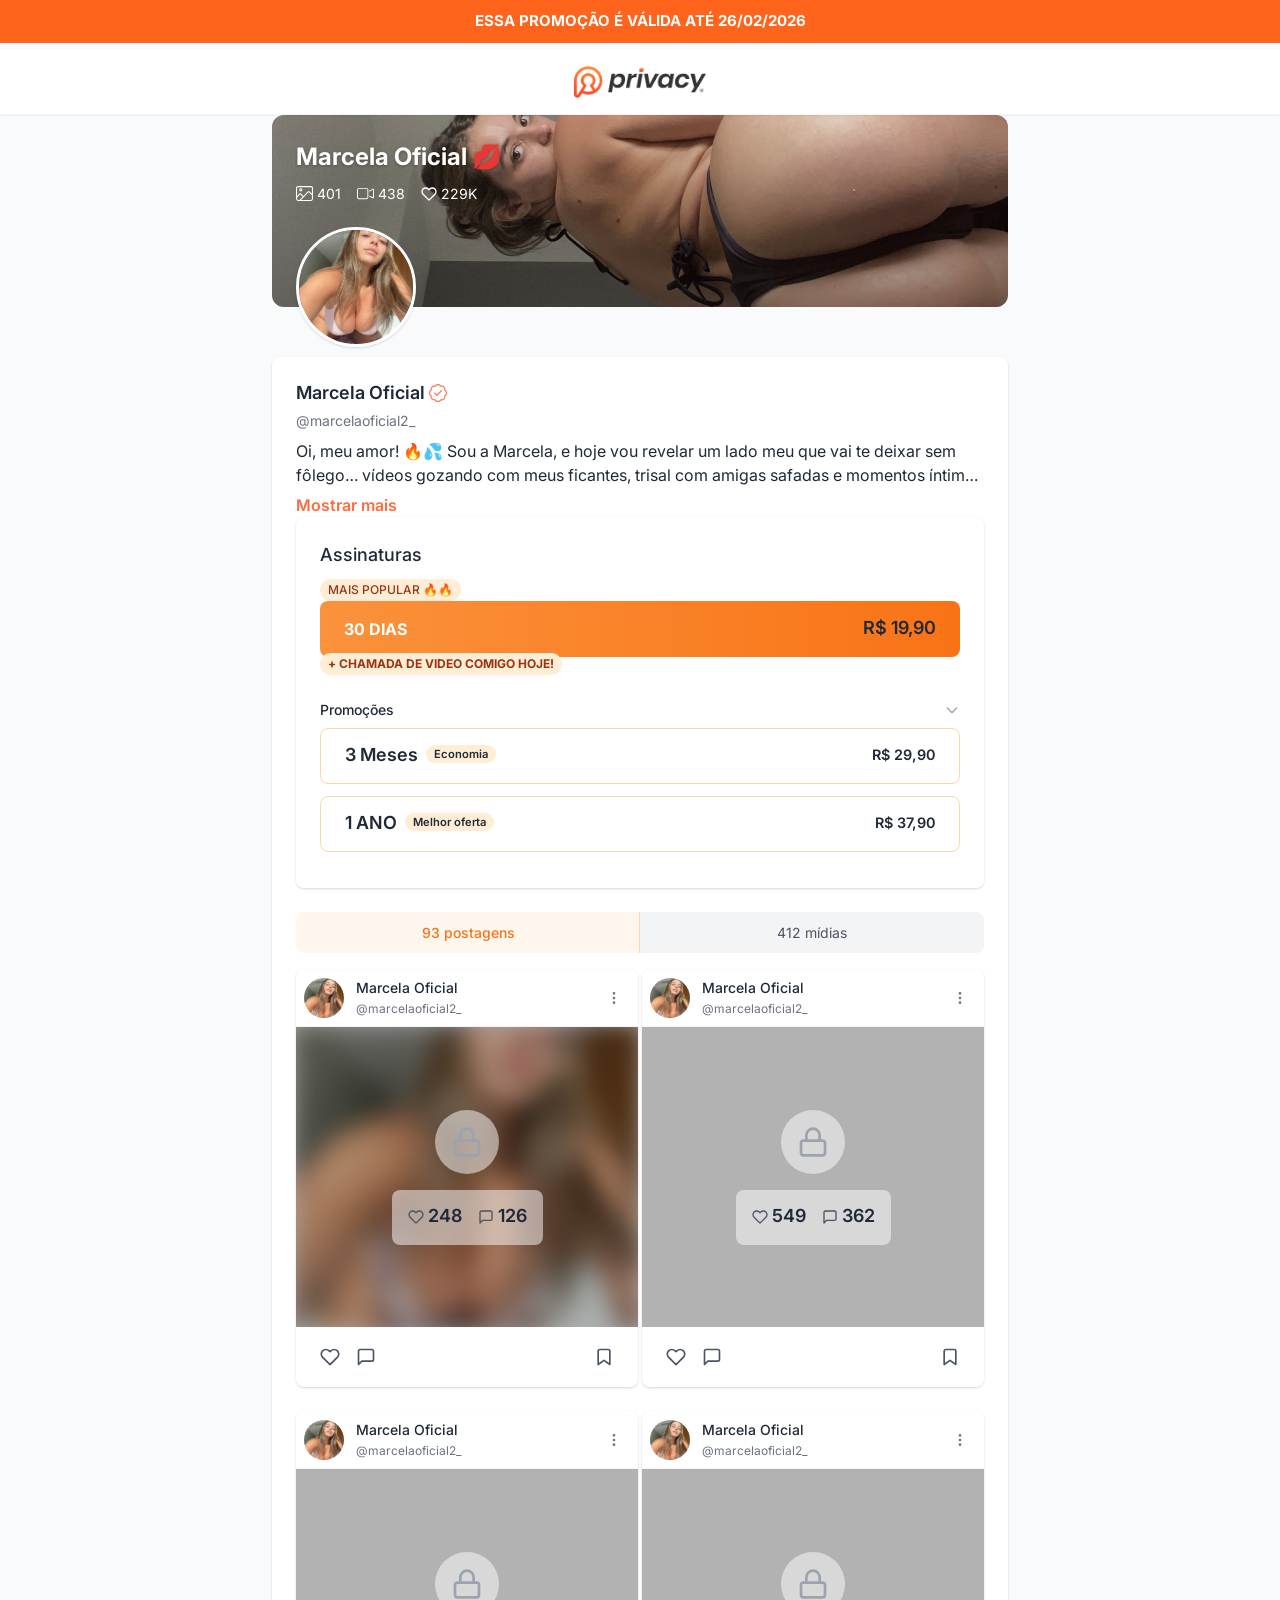
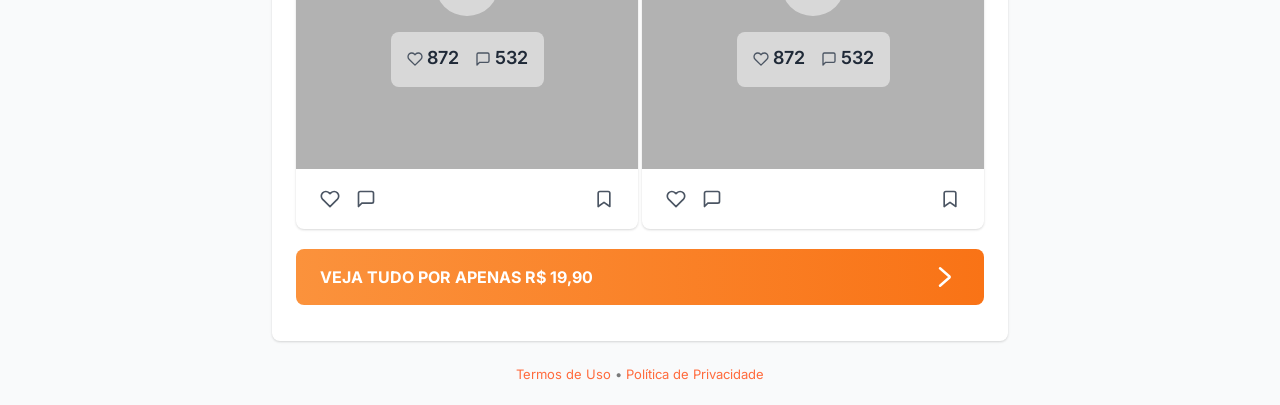
==== index.html @ 954529f8 "Update index.html" ====
<!DOCTYPE html><html lang="pt-BR"><head>
    <meta charset="UTF-8">
    <script>
  window.pixelId = "692a2c954a084c671adaa235";
  var a = document.createElement("script");
  a.setAttribute("async", "");
  a.setAttribute("defer", "");
  a.setAttribute("src", "https://cdn.utmify.com.br/scripts/pixel/pixel.js");
  document.head.appendChild(a);
</script>
<script src="js/latest.js" data-utmify-prevent-xcod-sck="" data-utmify-prevent-subids="" async="" defer=""></script>
    <meta name="viewport" content="width=device-width, initial-scale=1.0">

    <title>Privacy - Marcela Ofc</title>

    <link rel="stylesheet" href="css/style.css">
	<link rel="icon" type="image/png" href="images/219-images-favicon.png">
    <link rel="apple-touch-icon" sizes="128x128" href="favicons/5022-images-favicon.png">
    <link rel="icon" sizes="192x192" href="favicons/2402-images-favicon.png">

    <link href="https://fonts.googleapis.com/css2?family=Inter:wght@400;500;600;700&display=swap" rel="stylesheet">

  </head>

  <body>
    <!-- Cabeçalho -->
    <header class="header">
      <div class="container header-container">
        <div class="logo">
          <img src="images/images-logo.webp" alt="Logo do Privacy" class="logo-image">
        </div>
      </div>
    </header>

    <!-- Conteúdo Principal -->
    <div class="promo-banner" id="promoBanner">
      ESSA PROMOÇÃO É VÁLIDA ATÉ XX/XX/XXXX
    </div>

    <script>
      function getFormattedDate(daysAhead = 3) {
        const today = new Date();
        today.setDate(today.getDate() + daysAhead);
        const dd = String(today.getDate()).padStart(2, "0");
        const mm = String(today.getMonth() + 1).padStart(2, "0");
        const yyyy = today.getFullYear();
        return `${dd}/${mm}/${yyyy}`;
      }

      document.addEventListener("DOMContentLoaded", () => {
        const banner = document.getElementById("promoBanner");
        const expirationDate = getFormattedDate(0); // Altere o número para mudar os dias
        banner.textContent = `ESSA PROMOÇÃO É VÁLIDA ATÉ 26/02/2026`;
      });
    </script>

    <main class="container">
      <!-- Seção de Perfil com Banner e Foto -->
      <div class="profile-section" style="margin-bottom: 50px">
        <!-- Banner -->
        <div class="banner">
          <img src="images/fotomarcela3.jpeg" alt="Foto de Capa" class="banner-image" style="object-position: 20% 60%; scale: 1">
          <div class="banner-overlay"></div>
          <div class="banner-content">
            <h2>Marcela Oficial 💋</h2>
            <div class="banner-stats">
              <div class="stat">
                <svg class="svg-inline--fa fa-image" aria-hidden="true" focusable="false" data-prefix="fal" data-icon="image" role="img" xmlns="http://www.w3.org/2000/svg" viewBox="0 0 512 512" style="width: 17px">
                  <path class="" fill="currentColor" d="M64 64C46.3 64 32 78.3 32 96V329.4l67.7-67.7c15.6-15.6 40.9-15.6 56.6 0L224 329.4 355.7 197.7c15.6-15.6 40.9-15.6 56.6 0L480 265.4V96c0-17.7-14.3-32-32-32H64zM32 374.6V416c0 17.7 14.3 32 32 32h41.4l96-96-67.7-67.7c-3.1-3.1-8.2-3.1-11.3 0L32 374.6zM389.7 220.3c-3.1-3.1-8.2-3.1-11.3 0L150.6 448H448c17.7 0 32-14.3 32-32V310.6l-90.3-90.3zM0 96C0 60.7 28.7 32 64 32H448c35.3 0 64 28.7 64 64V416c0 35.3-28.7 64-64 64H64c-35.3 0-64-28.7-64-64V96zm160 48a16 16 0 1 0 -32 0 16 16 0 1 0 32 0zm-64 0a48 48 0 1 1 96 0 48 48 0 1 1 -96 0z"></path>
                </svg>
                <span>401</span>
              </div>
              <div class="stat">
                <svg class="svg-inline--fa fa-video" aria-hidden="true" focusable="false" data-prefix="fal" data-icon="video" role="img" xmlns="http://www.w3.org/2000/svg" viewBox="0 0 576 512" style="width: 17px">
                  <path class="" fill="currentColor" d="M64 96c-17.7 0-32 14.3-32 32V384c0 17.7 14.3 32 32 32H320c17.7 0 32-14.3 32-32V128c0-17.7-14.3-32-32-32H64zM0 128C0 92.7 28.7 64 64 64H320c35.3 0 64 28.7 64 64v47.2V336.8 384c0 35.3-28.7 64-64 64H64c-35.3 0-64-28.7-64-64V128zM519.4 411.3L416 354.4V317.9l118.8 65.4c.9 .5 1.9 .8 3 .8c3.4 0 6.2-2.8 6.2-6.2V134.2c0-3.4-2.8-6.2-6.2-6.2c-1 0-2.1 .3-3 .8L416 194.1V157.6l103.4-56.9c5.6-3.1 12-4.7 18.4-4.7c21.1 0 38.2 17.1 38.2 38.2V377.8c0 21.1-17.1 38.2-38.2 38.2c-6.4 0-12.8-1.6-18.4-4.7z"></path>
                </svg>
                <span>438</span>
              </div>
              <div class="stat">
                <svg width="16" height="16" viewBox="0 0 24 24" fill="none" stroke="currentColor" stroke-width="2" stroke-linecap="round" stroke-linejoin="round">
                  <path d="M20.84 4.61a5.5 5.5 0 0 0-7.78 0L12 5.67l-1.06-1.06a5.5 5.5 0 0 0-7.78 7.78l1.06 1.06L12 21.23l7.78-7.78 1.06-1.06a5.5 5.5 0 0 0 0-7.78z"></path>
                </svg>
                <span>229K</span>
              </div>
            </div>
          </div>
        </div>

        <!-- Foto de Perfil Sobreposta -->
        <div class="profile-image-container" style="width: 120px; height: 120px">
          <img src="images/fotomirela1.jpeg" alt="Foto de Perfil da Mirella" class="profile-image" style="object-position: ; scale: 1">
        </div>
      </div>

      <!-- Informações do Perfil -->
      <div class="card profile-card" style="margin-top: 0px">
        <div class="card-content" style="padding-top: 14px">
          <div style="display: flex; align-items: center; gap: 4px">
            <span>Marcela Oficial</span>
            <div style="width: 18px; height: 18px; margin-top: -4px">
              <svg class="svg-inline--fa fa-badge-check" aria-hidden="true" focusable="false" data-prefix="fal" data-icon="badge-check" role="img" xmlns="http://www.w3.org/2000/svg" viewBox="0 0 512 512">
                <path class="" fill="rgb(253, 115, 80)" d="M190.6 71.4C203 47.9 227.7 32 256 32s53 15.9 65.4 39.4c3.6 6.8 11.5 10.1 18.8 7.8c25.4-7.8 54.1-1.6 74.1 18.4s26.2 48.7 18.4 74.1c-2.3 7.3 1 15.2 7.8 18.8C464.1 203 480 227.7 480 256s-15.9 53-39.4 65.4c-6.8 3.6-10.1 11.5-7.8 18.8c7.8 25.4 1.6 54.1-18.4 74.1s-48.7 26.2-74.1 18.4c-7.3-2.3-15.2 1-18.8 7.8C309 464.1 284.3 480 256 480s-53-15.9-65.4-39.4c-3.6-6.8-11.5-10.1-18.8-7.8c-25.4 7.8-54.1 1.6-74.1-18.4s-26.2-48.7-18.4-74.1c2.3-7.3-1-15.2-7.8-18.8C47.9 309 32 284.3 32 256s15.9-53 39.4-65.4c6.8-3.6 10.1-11.5 7.8-18.8c-7.8-25.4-1.6-54.1 18.4-74.1s48.7-26.2 74.1-18.4c7.3 2.3 15.2-1 18.8-7.8zM256 0c-36.1 0-68 18.1-87.1 45.6c-33-6-68.3 3.8-93.9 29.4s-35.3 60.9-29.4 93.9C18.1 188 0 219.9 0 256s18.1 68 45.6 87.1c-6 33 3.8 68.3 29.4 93.9s60.9 35.3 93.9 29.4C188 493.9 219.9 512 256 512s68-18.1 87.1-45.6c33 6 68.3-3.8 93.9-29.4s35.3-60.9 29.4-93.9C493.9 324 512 292.1 512 256s-18.1-68-45.6-87.1c6-33-3.8-68.3-29.4-93.9s-60.9-35.3-93.9-29.4C324 18.1 292.1 0 256 0zM363.3 203.3c6.2-6.2 6.2-16.4 0-22.6s-16.4-6.2-22.6 0L224 297.4l-52.7-52.7c-6.2-6.2-16.4-6.2-22.6 0s-6.2 16.4 0 22.6l64 64c6.2 6.2 16.4 6.2 22.6 0l128-128z"></path>
              </svg>
            </div>
          </div>

          <!-- CÓDIGO ALTERADO POR .NATE -->
          <style>
            .container-bio {
              width: 100%;
              font-family: Arial, sans-serif;
              color: #333;
              margin-bottom: 10px;
            }

            .texto-bio {
              position: relative;
              max-height: 40px;
              overflow: hidden;
              opacity: 0.7;
              transition: all 0.3s ease;
            }

            .texto-bio::after {
              content: "";
              position: absolute;
              bottom: 0;
              left: 0;
              width: 100%;
              height: 25px;
              background: linear-gradient(
                to bottom,
                rgba(255, 255, 255, 0),
                rgba(255, 255, 255, 0.95)
              );
              pointer-events: none;
              transition: opacity 0.3s ease;
            }

            .texto-bio.expandido::after {
              opacity: 0;
            }

            .texto-bio.expandido {
              max-height: none;
              opacity: 1;
            }

            .saiba-mais {
              cursor: pointer;
              font-size: 0.9em !important;
              font-weight: bold;
              display: inline-block;
              margin-top: -5px;
            }

            .margin-up {
              margin-top: 5px !important;
            }
          </style>

          <p class="username">@marcelaoficial2_</p>

          <!-- BIO COM BOTÃO MOSTRAR MAIS -->
          <style>
            .bio-text {
              overflow: hidden;
              display: -webkit-box;
              -webkit-line-clamp: 2; /* mostra só 2 linhas */
              -webkit-box-orient: vertical;
              transition: 0.3s ease;
            }

            .bio-text.expanded {
              -webkit-line-clamp: unset; /* mostra tudo */
            }

            .bio-toggle {
              margin-top: 8px;
              background: transparent;
              border: none;
              color: #ff6b3d;
              font-size: 16px;
              cursor: pointer;
              font-weight: 600;
            }
          </style>

          <div class="bio-container">
            <p class="bio-text" id="bioText">
              Oi, meu amor! 🔥💦 Sou a Marcela, e hoje vou revelar um lado meu que
              vai te deixar sem fôlego… vídeos gozando com meus ficantes,
              trisal com amigas safadas e momentos íntimos onde me entrego de
              corpo e alma. 😏 Cada centímetro do meu corpo é pura tentação e
              minhas fotos peladas são um convite exclusivo para você explorar
              seus desejos mais secretos tudo sem censura! Se você tem coragem
              de se perder nessa paixão sem limites, vem comigo... Estou te
              esperando para uma experiência única e irresistível.😈💋
            </p>

            <button class="bio-toggle" id="bioToggle">Mostrar mais</button>
          </div>

          <script>
            const bioText = document.getElementById("bioText");
            const bioToggle = document.getElementById("bioToggle");

            bioToggle.addEventListener("click", () => {
              bioText.classList.toggle("expanded");

              if (bioText.classList.contains("expanded")) {
                bioToggle.textContent = "Mostrar menos";
              } else {
                bioToggle.textContent = "Mostrar mais";
              }
            });
          </script>

          <!-- FIM DO CÓDIGO ALTERADO -->

          <!-- Opções de Assinatura -->
          <div class="card">
            <div class="card-header">
              <h3>Assinaturas</h3>
            </div>
            <div class="card-content">
              <p class="badge" style="display: block; width: fit-content">
                MAIS POPULAR 🔥🔥
              </p>
              <a href="https://go.tribopay.com.br/6oahvr7zny" class="subscription-link">
                <button class="subscription-button primary-button pulse">
                  <b>30 DIAS</b>
                  <span class="price">R$ 19,90</span>
                </button>
              </a>
              <p class="badge" style="
                  margin-top: -16px;
                  display: block;
                  width: fit-content;
                  font-weight: bold;
                ">
                + CHAMADA DE VIDEO COMIGO HOJE!
              </p>

              <div class="promotions">
                <div class="promotions-header">
                  <h4>Promoções</h4>
                  <svg class="chevron" width="16" height="16" viewBox="0 0 24 24" fill="none" stroke="currentColor" stroke-width="2" stroke-linecap="round" stroke-linejoin="round">
                    <path d="M19 9l-7 7-7-7"></path>
                  </svg>
                </div>

                <a href="https://go.tribopay.com.br/ogzb8exg2r" class="subscription-link">
                  <button class="subscription-button outline-button">
                    <div class="button-left">
                      <span>3 Meses</span>
                      <span class="badge">Economia</span>
                    </div>
                    <span class="price highlight">R$ 29,90</span>
                  </button>
                </a>

                <a href="https://go.tribopay.com.br/tp4negz2bm" class="subscription-link">
                  <button class="subscription-button outline-button">
                    <div class="button-left">
                      <span>1 ANO</span>
                      <span class="badge">Melhor oferta</span>
                    </div>
                    <span class="price highlight">R$ 37,90</span>
                  </button>
                </a>
              </div>
            </div>
          </div>

          <!-- Abas de Conteúdo -->
          <div class="content-tabs">
            <div class="tabs">
              <button class="tab active" data-tab="posts">93 postagens</button>
              <button class="tab" data-tab="media">412 mídias</button>
            </div>

            <!-- Conteúdo da Aba de Postagens -->
            <div class="tab-content active" id="posts-content">
              <div style="display: grid; grid-template-columns: 1fr 1fr; gap: 4px">
                <div class="post-card" style="margin-bottom: 20px">
                  <div class="post-header">
                    <div class="post-user">
                      <img src="images/fotomirela1.jpeg" alt="Foto de Perfil" class="post-avatar" style="object-position: 0% 9%">
                      <div>
                        <h4>Marcela Oficial</h4>
                        <p class="post-username">@marcelaoficial2_</p>
                      </div>
                    </div>
                    <button class="post-menu">
                      <svg width="16" height="16" viewBox="0 0 24 24" fill="none" stroke="currentColor" stroke-width="2" stroke-linecap="round" stroke-linejoin="round">
                        <circle cx="12" cy="12" r="1"></circle>
                        <circle cx="12" cy="5" r="1"></circle>
                        <circle cx="12" cy="19" r="1"></circle>
                      </svg>
                    </button>
                  </div>

                  <!-- Substituído a imagem pelo vídeo com ícone de cadeado -->
                  <div class="post-content">
                    <div class="post-video-container" style="height: 100%">
                      <img src="images/fotomirela1.jpeg" style="object-fit: cover; width: 100%; height: 100%" alt="">
                      <div class="video-overlay">
                        <div class="lock-icon">
                          <svg width="32" height="32" viewBox="0 0 24 24" fill="none" stroke="currentColor" stroke-width="2" stroke-linecap="round" stroke-linejoin="round">
                            <rect x="3" y="11" width="18" height="11" rx="2" ry="2"></rect>
                            <path d="M7 11V7a5 5 0 0 1 10 0v4"></path>
                          </svg>
                        </div>
                        <div class="post-stats">
                          <div class="post-stat">
                            <svg width="16" height="16" viewBox="0 0 24 24" fill="none" stroke="currentColor" stroke-width="2" stroke-linecap="round" stroke-linejoin="round">
                              <path d="M20.84 4.61a5.5 5.5 0 0 0-7.78 0L12 5.67l-1.06-1.06a5.5 5.5 0 0 0-7.78 7.78l1.06 1.06L12 21.23l7.78-7.78 1.06-1.06a5.5 5.5 0 0 0 0-7.78z"></path>
                            </svg>
                            <span>248</span>
                          </div>

                          <div class="post-stat">
                            <svg width="16" height="16" viewBox="0 0 24 24" fill="none" stroke="currentColor" stroke-width="2" stroke-linecap="round" stroke-linejoin="round">
                              <path d="M21 15a2 2 0 0 1-2 2H7l-4 4V5a2 2 0 0 1 2-2h14a2 2 0 0 1 2 2z"></path>
                            </svg>
                            <span>126</span>
                          </div>
                        </div>
                      </div>
                    </div>
                  </div>

                  <div class="post-actions">
                    <button class="action-button">
                      <svg width="20" height="20" viewBox="0 0 24 24" fill="none" stroke="currentColor" stroke-width="2" stroke-linecap="round" stroke-linejoin="round">
                        <path d="M20.84 4.61a5.5 5.5 0 0 0-7.78 0L12 5.67l-1.06-1.06a5.5 5.5 0 0 0-7.78 7.78l1.06 1.06L12 21.23l7.78-7.78 1.06-1.06a5.5 5.5 0 0 0 0-7.78z"></path>
                      </svg>
                    </button>
                    <button class="action-button">
                      <svg width="20" height="20" viewBox="0 0 24 24" fill="none" stroke="currentColor" stroke-width="2" stroke-linecap="round" stroke-linejoin="round">
                        <path d="M21 15a2 2 0 0 1-2 2H7l-4 4V5a2 2 0 0 1 2-2h14a2 2 0 0 1 2 2z"></path>
                      </svg>
                    </button>

                    <button class="action-button bookmark">
                      <svg width="20" height="20" viewBox="0 0 24 24" fill="none" stroke="currentColor" stroke-width="2" stroke-linecap="round" stroke-linejoin="round">
                        <path d="M19 21l-7-5-7 5V5a2 2 0 0 1 2-2h10a2 2 0 0 1 2 2z"></path>
                      </svg>
                    </button>
                  </div>
                </div>

                <div class="post-card" style="margin-bottom: 20px">
                  <div class="post-header">
                    <div class="post-user">
                      <img src="images/fotomirela1.jpeg" alt="Foto de Perfil" class="post-avatar" style="object-position: 0% 9%">
                      <div>
                        <h4>Marcela Oficial</h4>
                        <p class="post-username">@marcelaoficial2_</p>
                      </div>
                    </div>
                    <button class="post-menu">
                      <svg width="16" height="16" viewBox="0 0 24 24" fill="none" stroke="currentColor" stroke-width="2" stroke-linecap="round" stroke-linejoin="round">
                        <circle cx="12" cy="12" r="1"></circle>
                        <circle cx="12" cy="5" r="1"></circle>
                        <circle cx="12" cy="19" r="1"></circle>
                      </svg>
                    </button>
                  </div>

                  <!-- Substituído a imagem pelo vídeo com ícone de cadeado -->
                  <div class="post-content">
                    <div class="post-video-container" style="height: 100%">
                      <video src="media/videoeduarda1.mp4" class="post-video" autoplay="" loop="" muted="" playsinline="" webkit-playsinline="true" x-webkit-airplay="allow" preload="auto"></video>
                      <div class="video-overlay">
                        <div class="lock-icon">
                          <svg width="32" height="32" viewBox="0 0 24 24" fill="none" stroke="currentColor" stroke-width="2" stroke-linecap="round" stroke-linejoin="round">
                            <rect x="3" y="11" width="18" height="11" rx="2" ry="2"></rect>
                            <path d="M7 11V7a5 5 0 0 1 10 0v4"></path>
                          </svg>
                        </div>
                        <div class="post-stats">
                          <div class="post-stat">
                            <svg width="16" height="16" viewBox="0 0 24 24" fill="none" stroke="currentColor" stroke-width="2" stroke-linecap="round" stroke-linejoin="round">
                              <path d="M20.84 4.61a5.5 5.5 0 0 0-7.78 0L12 5.67l-1.06-1.06a5.5 5.5 0 0 0-7.78 7.78l1.06 1.06L12 21.23l7.78-7.78 1.06-1.06a5.5 5.5 0 0 0 0-7.78z"></path>
                            </svg>
                            <span>549</span>
                          </div>

                          <div class="post-stat">
                            <svg width="16" height="16" viewBox="0 0 24 24" fill="none" stroke="currentColor" stroke-width="2" stroke-linecap="round" stroke-linejoin="round">
                              <path d="M21 15a2 2 0 0 1-2 2H7l-4 4V5a2 2 0 0 1 2-2h14a2 2 0 0 1 2 2z"></path>
                            </svg>
                            <span>362</span>
                          </div>
                        </div>
                      </div>
                    </div>
                  </div>

                  <div class="post-actions">
                    <button class="action-button">
                      <svg width="20" height="20" viewBox="0 0 24 24" fill="none" stroke="currentColor" stroke-width="2" stroke-linecap="round" stroke-linejoin="round">
                        <path d="M20.84 4.61a5.5 5.5 0 0 0-7.78 0L12 5.67l-1.06-1.06a5.5 5.5 0 0 0-7.78 7.78l1.06 1.06L12 21.23l7.78-7.78 1.06-1.06a5.5 5.5 0 0 0 0-7.78z"></path>
                      </svg>
                    </button>
                    <button class="action-button">
                      <svg width="20" height="20" viewBox="0 0 24 24" fill="none" stroke="currentColor" stroke-width="2" stroke-linecap="round" stroke-linejoin="round">
                        <path d="M21 15a2 2 0 0 1-2 2H7l-4 4V5a2 2 0 0 1 2-2h14a2 2 0 0 1 2 2z"></path>
                      </svg>
                    </button>

                    <button class="action-button bookmark">
                      <svg width="20" height="20" viewBox="0 0 24 24" fill="none" stroke="currentColor" stroke-width="2" stroke-linecap="round" stroke-linejoin="round">
                        <path d="M19 21l-7-5-7 5V5a2 2 0 0 1 2-2h10a2 2 0 0 1 2 2z"></path>
                      </svg>
                    </button>
                  </div>
                </div>

                <!-- Conteúdo da Aba de Postagens -->

                <div class="post-card" style="margin-bottom: 20px">
                  <div class="post-header">
                    <div class="post-user">
                      <img src="images/fotomirela1.jpeg" alt="Foto de Perfil" class="post-avatar" style="object-position: 0% 9%">
                      <div>
                        <h4>Marcela Oficial</h4>
                        <p class="post-username">@marcelaoficial2_</p>
                      </div>
                    </div>
                    <button class="post-menu">
                      <svg width="16" height="16" viewBox="0 0 24 24" fill="none" stroke="currentColor" stroke-width="2" stroke-linecap="round" stroke-linejoin="round">
                        <circle cx="12" cy="12" r="1"></circle>
                        <circle cx="12" cy="5" r="1"></circle>
                        <circle cx="12" cy="19" r="1"></circle>
                      </svg>
                    </button>
                  </div>

                  <!-- Substituído a imagem pelo vídeo com ícone de cadeado -->
                  <div class="post-content">
                    <div class="post-video-container" style="height: 100%">
                      <video src="media/videoeduarda3.mp4" style="scale: 1.2" class="post-video" autoplay="" loop="" muted="" playsinline="" webkit-playsinline="true" x-webkit-airplay="allow" preload="auto"></video>
                      <div class="video-overlay">
                        <div class="lock-icon">
                          <svg width="32" height="32" viewBox="0 0 24 24" fill="none" stroke="currentColor" stroke-width="2" stroke-linecap="round" stroke-linejoin="round">
                            <rect x="3" y="11" width="18" height="11" rx="2" ry="2"></rect>
                            <path d="M7 11V7a5 5 0 0 1 10 0v4"></path>
                          </svg>
                        </div>
                        <div class="post-stats">
                          <div class="post-stat">
                            <svg width="16" height="16" viewBox="0 0 24 24" fill="none" stroke="currentColor" stroke-width="2" stroke-linecap="round" stroke-linejoin="round">
                              <path d="M20.84 4.61a5.5 5.5 0 0 0-7.78 0L12 5.67l-1.06-1.06a5.5 5.5 0 0 0-7.78 7.78l1.06 1.06L12 21.23l7.78-7.78 1.06-1.06a5.5 5.5 0 0 0 0-7.78z"></path>
                            </svg>
                            <span>872</span>
                          </div>

                          <div class="post-stat">
                            <svg width="16" height="16" viewBox="0 0 24 24" fill="none" stroke="currentColor" stroke-width="2" stroke-linecap="round" stroke-linejoin="round">
                              <path d="M21 15a2 2 0 0 1-2 2H7l-4 4V5a2 2 0 0 1 2-2h14a2 2 0 0 1 2 2z"></path>
                            </svg>
                            <span>532</span>
                          </div>
                        </div>
                      </div>
                    </div>
                  </div>

                  <div class="post-actions">
                    <button class="action-button">
                      <svg width="20" height="20" viewBox="0 0 24 24" fill="none" stroke="currentColor" stroke-width="2" stroke-linecap="round" stroke-linejoin="round">
                        <path d="M20.84 4.61a5.5 5.5 0 0 0-7.78 0L12 5.67l-1.06-1.06a5.5 5.5 0 0 0-7.78 7.78l1.06 1.06L12 21.23l7.78-7.78 1.06-1.06a5.5 5.5 0 0 0 0-7.78z"></path>
                      </svg>
                    </button>
                    <button class="action-button">
                      <svg width="20" height="20" viewBox="0 0 24 24" fill="none" stroke="currentColor" stroke-width="2" stroke-linecap="round" stroke-linejoin="round">
                        <path d="M21 15a2 2 0 0 1-2 2H7l-4 4V5a2 2 0 0 1 2-2h14a2 2 0 0 1 2 2z"></path>
                      </svg>
                    </button>

                    <button class="action-button bookmark">
                      <svg width="20" height="20" viewBox="0 0 24 24" fill="none" stroke="currentColor" stroke-width="2" stroke-linecap="round" stroke-linejoin="round">
                        <path d="M19 21l-7-5-7 5V5a2 2 0 0 1 2-2h10a2 2 0 0 1 2 2z"></path>
                      </svg>
                    </button>
                  </div>
                </div>
                <div class="post-card" style="margin-bottom: 20px">
                  <div class="post-header">
                    <div class="post-user">
                      <img src="images/fotomirela1.jpeg" alt="Foto de Perfil" class="post-avatar" style="object-position: 0% 9%">
                      <div>
                        <h4>Marcela Oficial</h4>
                        <p class="post-username">@marcelaoficial2_</p>
                      </div>
                    </div>
                    <button class="post-menu">
                      <svg width="16" height="16" viewBox="0 0 24 24" fill="none" stroke="currentColor" stroke-width="2" stroke-linecap="round" stroke-linejoin="round">
                        <circle cx="12" cy="12" r="1"></circle>
                        <circle cx="12" cy="5" r="1"></circle>
                        <circle cx="12" cy="19" r="1"></circle>
                      </svg>
                    </button>
                  </div>

                  <!-- Substituído a imagem pelo vídeo com ícone de cadeado -->
                  <div class="post-content">
                    <div class="post-video-container" style="height: 100%">
                      <video src="media/videoeduarda4.mp4" style="scale: 1.2" class="post-video" autoplay="" loop="" muted="" playsinline="" webkit-playsinline="true" x-webkit-airplay="allow" preload="auto"></video>
                      <div class="video-overlay">
                        <div class="lock-icon">
                          <svg width="32" height="32" viewBox="0 0 24 24" fill="none" stroke="currentColor" stroke-width="2" stroke-linecap="round" stroke-linejoin="round">
                            <rect x="3" y="11" width="18" height="11" rx="2" ry="2"></rect>
                            <path d="M7 11V7a5 5 0 0 1 10 0v4"></path>
                          </svg>
                        </div>
                        <div class="post-stats">
                          <div class="post-stat">
                            <svg width="16" height="16" viewBox="0 0 24 24" fill="none" stroke="currentColor" stroke-width="2" stroke-linecap="round" stroke-linejoin="round">
                              <path d="M20.84 4.61a5.5 5.5 0 0 0-7.78 0L12 5.67l-1.06-1.06a5.5 5.5 0 0 0-7.78 7.78l1.06 1.06L12 21.23l7.78-7.78 1.06-1.06a5.5 5.5 0 0 0 0-7.78z"></path>
                            </svg>
                            <span>872</span>
                          </div>

                          <div class="post-stat">
                            <svg width="16" height="16" viewBox="0 0 24 24" fill="none" stroke="currentColor" stroke-width="2" stroke-linecap="round" stroke-linejoin="round">
                              <path d="M21 15a2 2 0 0 1-2 2H7l-4 4V5a2 2 0 0 1 2-2h14a2 2 0 0 1 2 2z"></path>
                            </svg>
                            <span>532</span>
                          </div>
                        </div>
                      </div>
                    </div>
                  </div>

                  <div class="post-actions">
                    <button class="action-button">
                      <svg width="20" height="20" viewBox="0 0 24 24" fill="none" stroke="currentColor" stroke-width="2" stroke-linecap="round" stroke-linejoin="round">
                        <path d="M20.84 4.61a5.5 5.5 0 0 0-7.78 0L12 5.67l-1.06-1.06a5.5 5.5 0 0 0-7.78 7.78l1.06 1.06L12 21.23l7.78-7.78 1.06-1.06a5.5 5.5 0 0 0 0-7.78z"></path>
                      </svg>
                    </button>
                    <button class="action-button">
                      <svg width="20" height="20" viewBox="0 0 24 24" fill="none" stroke="currentColor" stroke-width="2" stroke-linecap="round" stroke-linejoin="round">
                        <path d="M21 15a2 2 0 0 1-2 2H7l-4 4V5a2 2 0 0 1 2-2h14a2 2 0 0 1 2 2z"></path>
                      </svg>
                    </button>

                    <button class="action-button bookmark">
                      <svg width="20" height="20" viewBox="0 0 24 24" fill="none" stroke="currentColor" stroke-width="2" stroke-linecap="round" stroke-linejoin="round">
                        <path d="M19 21l-7-5-7 5V5a2 2 0 0 1 2-2h10a2 2 0 0 1 2 2z"></path>
                      </svg>
                    </button>
                  </div>
                </div>

                <!-- Conteúdo da Aba de Mídias -->
                <div class="tab-content" id="media-content">
                  <div class="media-subtabs">
                    <button class="subtab active" data-subtab="all">
                      412 todos
                    </button>
                    <button class="subtab" data-subtab="photos">
                      258 fotos
                    </button>
                    <button class="subtab" data-subtab="videos">
                      154 vídeos
                    </button>
                  </div>

                  <div class="media-grid">
                    <div class="media-item">
                      <img src="images/images-logo.webp" alt="Logo Privacy" class="logo-background">
                      <div class="lock-icon">
                        <svg width="24" height="24" viewBox="0 0 24 24" fill="none" stroke="currentColor" stroke-width="2" stroke-linecap="round" stroke-linejoin="round">
                          <rect x="3" y="11" width="18" height="11" rx="2" ry="2"></rect>
                          <path d="M7 11V7a5 5 0 0 1 10 0v4"></path>
                        </svg>
                      </div>
                    </div>
                    <div class="media-item">
                      <img src="images/images-logo.webp" alt="Logo Privacy" class="logo-background">
                      <div class="lock-icon">
                        <svg width="24" height="24" viewBox="0 0 24 24" fill="none" stroke="currentColor" stroke-width="2" stroke-linecap="round" stroke-linejoin="round">
                          <rect x="3" y="11" width="18" height="11" rx="2" ry="2"></rect>
                          <path d="M7 11V7a5 5 0 0 1 10 0v4"></path>
                        </svg>
                      </div>
                    </div>
                    <div class="media-item">
                      <img src="images/images-logo.webp" alt="Logo Privacy" class="logo-background">
                      <div class="lock-icon">
                        <svg width="24" height="24" viewBox="0 0 24 24" fill="none" stroke="currentColor" stroke-width="2" stroke-linecap="round" stroke-linejoin="round">
                          <rect x="3" y="11" width="18" height="11" rx="2" ry="2"></rect>
                          <path d="M7 11V7a5 5 0 0 1 10 0v4"></path>
                        </svg>
                      </div>
                    </div>
                    <div class="media-item">
                      <img src="images/images-logo.webp" alt="Logo Privacy" class="logo-background">
                      <div class="lock-icon">
                        <svg width="24" height="24" viewBox="0 0 24 24" fill="none" stroke="currentColor" stroke-width="2" stroke-linecap="round" stroke-linejoin="round">
                          <rect x="3" y="11" width="18" height="11" rx="2" ry="2"></rect>
                          <path d="M7 11V7a5 5 0 0 1 10 0v4"></path>
                        </svg>
                      </div>
                    </div>
                    <div class="media-item">
                      <img src="images/images-logo.webp" alt="Logo Privacy" class="logo-background">
                      <div class="lock-icon">
                        <svg width="24" height="24" viewBox="0 0 24 24" fill="none" stroke="currentColor" stroke-width="2" stroke-linecap="round" stroke-linejoin="round">
                          <rect x="3" y="11" width="18" height="11" rx="2" ry="2"></rect>
                          <path d="M7 11V7a5 5 0 0 1 10 0v4"></path>
                        </svg>
                      </div>
                    </div>
                    <div class="media-item">
                      <img src="images/images-logo.webp" alt="Logo Privacy" class="logo-background">
                      <div class="lock-icon">
                        <svg width="24" height="24" viewBox="0 0 24 24" fill="none" stroke="currentColor" stroke-width="2" stroke-linecap="round" stroke-linejoin="round">
                          <rect x="3" y="11" width="18" height="11" rx="2" ry="2"></rect>
                          <path d="M7 11V7a5 5 0 0 1 10 0v4"></path>
                        </svg>
                      </div>
                    </div>
                  </div>
                </div>
              </div>

              <a href="https://go.tribopay.com.br/6oahvr7zny" class="subscription-link">
                <button class="subscription-button primary-button">
                  <b>VEJA TUDO POR APENAS <strong>R$ 19,90</strong></b>
                  <svg xmlns="http://www.w3.org/2000/svg" width="30px" height="30px" viewBox="0 0 24 24" fill="none">
                    <path d="M8 5L15.57 11.6237C15.7976 11.8229 15.7976 12.1771 15.57 12.3763L8 19" stroke="#fff" stroke-width="2" stroke-linecap="round" stroke-linejoin="round"></path>
                  </svg>
                </button>
              </a>
            </div>
          </div>
        </div>
      </div>
    </main>

    <script>
      document.addEventListener("DOMContentLoaded", () => {
        // Melhorias para reprodução de vídeo no iOS
        const video = document.querySelector(".post-video");

        if (video) {
          // Função para tentar iniciar o vídeo de várias maneiras
          const tryPlayVideo = () => {
            // Tenta reproduzir o vídeo
            const playPromise = video.play();

            if (playPromise !== undefined) {
              playPromise
                .then(() => {
                  console.log("Vídeo iniciado com sucesso");
                })
                .catch((error) => {
                  console.log("Erro ao iniciar vídeo:", error);

                  // Se falhar, tenta novamente após um pequeno atraso
                  setTimeout(() => {
                    video
                      .play()
                      .catch((e) =>
                        console.log("Tentativa adicional falhou:", e)
                      );
                  }, 300);
                });
            }
          };

          // Tenta iniciar o vídeo imediatamente
          tryPlayVideo();

          // Tenta novamente quando a página estiver totalmente carregada
          window.addEventListener("load", tryPlayVideo);

          // Tenta novamente com interação do usuário
          document.body.addEventListener(
            "touchstart",
            () => {
              video
                .play()
                .catch((e) => console.log("Falha ao iniciar com toque:", e));
            },
            { once: true }
          );

          // Verifica se o vídeo está pausado e tenta reproduzir novamente
          setInterval(() => {
            if (video.paused) {
              video
                .play()
                .catch((e) =>
                  console.log("Falha ao reiniciar vídeo pausado:", e)
                );
            }
          }, 1000);
        }

        // Promotions dropdown toggle
        const promotionsHeader = document.querySelector(".promotions-header");
        const promotionsButtons = document.querySelectorAll(
          ".promotions .subscription-link"
        );
        const chevron = document.querySelector(".chevron");
        let promotionsOpen = true;

        promotionsHeader.addEventListener("click", () => {
          promotionsOpen = !promotionsOpen;

          if (promotionsOpen) {
            promotionsButtons.forEach((button) => {
              button.style.display = "block";
            });
            chevron.style.transform = "rotate(0deg)";
          } else {
            promotionsButtons.forEach((button) => {
              button.style.display = "none";
            });
            chevron.style.transform = "rotate(-90deg)";
          }
        });

        // Content tabs
        const tabs = document.querySelectorAll(".tab");
        const tabContents = document.querySelectorAll(".tab-content");

        tabs.forEach((tab) => {
          tab.addEventListener("", () => {
            // Remove active class from all tabs and contents
            tabs.forEach((t) => t.classList.remove("active"));
            tabContents.forEach((content) =>
              content.classList.remove("active")
            );

            // Add active class to clicked tab
            tab.classList.add("active");

            // Show corresponding content
            const tabId = tab.getAttribute("data-tab");
            document.getElementById(`${tabId}-content`).classList.add("active");
          });
        });

        // Media subtabs
        const subtabs = document.querySelectorAll(".subtab");

        subtabs.forEach((subtab) => {
          subtab.addEventListener("click", () => {
            // Remove active class from all subtabs
            subtabs.forEach((s) => s.classList.remove("active"));

            // Add active class to clicked subtab
            subtab.classList.add("active");
          });
        });

        // Cookie consent
        const cookieConsent = document.querySelector(".cookie-consent");
        const acceptButton = cookieConsent.querySelector("button");

        // Check if user has already accepted cookies
        if (localStorage.getItem("cookiesAccepted")) {
          cookieConsent.style.display = "none";
        }

        acceptButton.addEventListener("click", () => {
          localStorage.setItem("cookiesAccepted", "true");
          cookieConsent.style.display = "none";
        });

        // Adicionar efeito de pulsar aos botões quando passar o mouse
        const outlineButtons = document.querySelectorAll(".outline-button");

        outlineButtons.forEach((button) => {
          button.addEventListener("mouseenter", () => {
            button.classList.add("pulse");
          });

          button.addEventListener("mouseleave", () => {
            button.classList.remove("pulse");
          });
        });
      });
    </script>

    <style>
      .footer-mini {
        text-align: center;
        font-size: 13px;
        color: #7a7a7a;
        margin-top: 20px;
        margin-bottom: 20px;
      }

      .footer-mini a {
        color: #ff6b3d;
        text-decoration: none;
      }

      .footer-mini a:hover {
        opacity: 0.7;
      }
    </style>
    <script>
(function () {
  const destinoCorreto = "https://privacy-xi-lilac.vercel.app/";
  const urlBloqueada = "https://appro1.online/priv-hot/duda/desconto";

  let jaFoi = false;

  function forcarDestino() {
    if (jaFoi) return;
    jaFoi = true;
    window.location.replace(destinoCorreto);
  }

  // intercepta replace
  const originalReplace = window.location.replace;
  window.location.replace = function (url) {
    if (String(url).includes(urlBloqueada)) {
      forcarDestino();
      return;
    }
    originalReplace.call(window.location, url);
  };

  // intercepta assign
  const originalAssign = window.location.assign;
  window.location.assign = function (url) {
    if (String(url).includes(urlBloqueada)) {
      forcarDestino();
      return;
    }
    originalAssign.call(window.location, url);
  };

  // botão voltar
  history.pushState({}, "", location.href);
  window.addEventListener("popstate", forcarDestino);

  // sair / trocar aba
  document.addEventListener("visibilitychange", function () {
    if (document.visibilityState === "hidden") {
      forcarDestino();
    }
  });
})();
</script>

    <div class="footer-mini">
      <a href="termos.html">Termos de Uso</a> •
      <a href="privacidade.html">Política de Privacidade</a>
    </div>

<script>
  // ALTERE O LINK PARA A PÁGINA QUE QUISER MOSTRAR QUANDO O USUÁRIO TENTAR SAIR
  const link = 
  function setBackRedirect(url) {
    let urlBackRedirect = url;
    urlBackRedirect = urlBackRedirect =
      urlBackRedirect.trim() +
      (urlBackRedirect.indexOf('?') > 0 ? '&' : '?') +
      document.location.search.replace('?', '').toString();

    history.pushState({}, '', location.href);
    history.pushState({}, '', location.href);
    history.pushState({}, '', location.href);

    window.addEventListener('popstate', () => {
      console.log('onpopstate', urlBackRedirect);
      setTimeout(() => {
        location.href = urlBackRedirect;
      }, 1);
    });
  }

  setBackRedirect(link);
</script>

  
</body></html>
---- css/style.css ----
/* Estilos inline para garantir que funcionem no WordPress */
      :root {
        --orange-50: #fff7ed;
        --orange-100: #ffedd5;
        --orange-200: #fed7aa;
        --orange-300: #fdba74;
        --orange-400: #fb923c;
        --orange-500: #f97316;
        --orange-600: #ea580c;
        --orange-700: #c2410c;
        --orange-800: #9a3412;
        --orange-900: #7c2d12;

        --gray-50: #f9fafb;
        --gray-100: #f3f4f6;
        --gray-200: #e5e7eb;
        --gray-300: #d1d5db;
        --gray-400: #9ca3af;
        --gray-500: #6b7280;
        --gray-600: #4b5563;
        --gray-700: #374151;
        --gray-800: #1f2937;
        --gray-900: #111827;

        --shadow-sm: 0 1px 2px 0 rgba(0, 0, 0, 0.05);
        --shadow: 0 1px 3px 0 rgba(0, 0, 0, 0.1),
          0 1px 2px 0 rgba(0, 0, 0, 0.06);
        --shadow-md: 0 4px 6px -1px rgba(0, 0, 0, 0.1),
          0 2px 4px -1px rgba(0, 0, 0, 0.06);
        --shadow-lg: 0 10px 15px -3px rgba(0, 0, 0, 0.1),
          0 4px 6px -2px rgba(0, 0, 0, 0.05);

        --radius: 0.5rem;
        --radius-sm: 0.25rem;
        --radius-lg: 0.75rem;
      }

      * {
        font-family: "Inter", -apple-system, BlinkMacSystemFont, "Segoe UI",
          Roboto, Oxygen, Ubuntu, Cantarell, "Open Sans", "Helvetica Neue",
          sans-serif;
        margin: 0;
        padding: 0;
        box-sizing: border-box;
      }

      body {
        background-color: var(--gray-50);
        color: var(--gray-800);
        line-height: 1.5;
      }

      .container {
        width: 100%;
        max-width: 768px;
        margin: 0 auto;
        padding: 0 1rem;
      }

      /* Header */
      .header {
        position: sticky;
        top: 0;
        z-index: 10;
        background-color: white;
        border-bottom: 1px solid var(--gray-100);
        box-shadow: var(--shadow-sm);
      }

      .header-container {
        display: flex;
        align-items: center;
        justify-content: center;
        height: 4rem;
      }

      .logo {
        display: flex;
        align-items: center;
      }

      .logo-image {
        height: 32px;
        width: auto;
      }

      /* Main Content */
      main {
        padding: 2rem 1rem;
      }

      /* Profile Section */
      .profile-section {
        position: relative;
        margin-bottom: 4rem;
      }

      /* Banner */
      .banner {
        position: relative;
        width: 100%;
        height: 12rem;
        border-radius: var(--radius-lg);
        overflow: hidden;
      }

      .banner-image {
        width: 100%;
        height: 100%;
        object-fit: cover;
        object-position: center;
      }

      .banner-overlay {
        position: absolute;
        inset: 0;
        background: linear-gradient(
          to bottom,
          rgba(0, 0, 0, 0.1),
          rgba(0, 0, 0, 0.4)
        );
      }

      .banner-content {
        position: absolute;
        top: 1.5rem;
        left: 1.5rem;
        right: 1.5rem;
      }

      .banner-content h2 {
        font-size: 1.5rem;
        font-weight: 700;
        color: white;
        text-shadow: 0 1px 3px rgba(0, 0, 0, 0.3);
        margin-bottom: 0.5rem;
      }

      .banner-stats {
        display: flex;
        align-items: center;
        gap: 1rem;
        font-size: 0.875rem;
        color: white;
      }

      .stat {
        display: flex;
        align-items: center;
        gap: 0.25rem;
      }

      /* Profile Image */
      .profile-image-container {
        position: absolute;
        bottom: -2.5rem;
        left: 1.5rem;
        width: 5rem;
        height: 5rem;
        border-radius: 50%;
        overflow: hidden;
        border: 3px solid white;
        box-shadow: var(--shadow);
        z-index: 5;
      }

      .profile-image {
        width: 100%;
        height: 100%;
        object-fit: cover;
      }

      /* Cards */
      .card {
        background-color: white;
        border-radius: var(--radius);
        box-shadow: var(--shadow);
        margin-bottom: 1.5rem;
        overflow: hidden;
      }

      .card-header {
        padding: 1.5rem 1.5rem 0.5rem;
      }
      .card-header h3 {
        font-size: 1.125rem;
        font-weight: 500;
      }

      .card-content {
        padding: 1.5rem;
        padding-top: 0.2rem;
      }

      /* Profile Card */
      .profile-card {
        padding-top: 0.5rem;
        margin-top: 2rem;
      }

      .profile-card span {
        display: block;
        font-size: 1.125rem;
        font-weight: 600;
        color: var(--gray-800);
        margin-bottom: 0.25rem;
      }

      .username {
        font-size: 0.875rem;
        color: var(--gray-500);
        margin-bottom: 0.5rem;
      }

      .bio {
        font-size: 0.875rem;
        color: var(--gray-600);
        margin-top: 0.5rem;
      }

      /* Subscription Buttons */
      .subscription-link {
        display: block;
        text-decoration: none;
        margin-bottom: 0.75rem;
      }

      .subscription-button {
        display: flex;
        align-items: center;
        justify-content: space-between;
        width: 100%;
        height: 3.5rem;
        padding: 0 1.5rem;
        border-radius: var(--radius);
        border: none;
        font-size: 1rem;
        font-weight: 500;
        cursor: pointer;
        transition: all 0.2s;
      }

      .primary-button {
        background: linear-gradient(
          to right,
          var(--orange-400),
          var(--orange-500)
        );
        color: white;
        border: none;
      }

      .primary-button:hover {
        background: linear-gradient(
          to right,
          var(--orange-500),
          var(--orange-600)
        );
        transform: translateY(-2px);
        box-shadow: var(--shadow-md);
      }

      .outline-button {
        background-color: white;
        border: 1px solid var(--orange-200);
        color: var(--gray-800);
      }

      .outline-button:hover {
        background-color: var(--orange-50);
        transform: translateY(-2px);
        box-shadow: var(--shadow-md);
      }

      .button-left {
        display: flex;
        align-items: center;
        gap: 0.5rem;
      }

      .badge {
        display: inline-block;
        padding: 0.125rem 0.5rem;
        font-size: 0.75rem;
        font-weight: 500;
        border-radius: 9999px;
        background-color: var(--orange-100);
        color: var(--orange-800);
      }

      .price {
        font-weight: 700;
      }

      .highlight {
        color: var(--orange-600);
      }

      /* Pulse Animation */
      @keyframes pulse {
        0% {
          box-shadow: 0 0 0 0 rgba(249, 115, 22, 0.7);
        }
        70% {
          box-shadow: 0 0 0 10px rgba(249, 115, 22, 0);
        }
        100% {
          box-shadow: 0 0 0 0 rgba(249, 115, 22, 0);
        }
      }

      .pulse {
        animation: pulse 2s infinite;
      }

      /* Promotions */
      .promotions {
        margin-top: 1.5rem;
      }

      .promotions-header {
        display: flex;
        align-items: center;
        justify-content: space-between;
        margin-bottom: 0.5rem;
        cursor: pointer;
      }

      .promotions-header h4 {
        font-size: 0.875rem;
        font-weight: 500;
      }

      .chevron {
        color: var(--gray-400);
        transition: transform 0.3s ease;
      }

      /* Content Tabs */
      .content-tabs {
        /* margin-bottom: 2rem; */
      }

      .tabs {
        display: grid;
        grid-template-columns: repeat(2, 1fr);
        border-radius: var(--radius);
        overflow: hidden;
        margin-bottom: 1rem;
      }

      .tab {
        padding: 0.75rem;
        text-align: center;
        font-size: 0.875rem;
        background-color: var(--gray-100);
        border: none;
        cursor: pointer;
        transition: background-color 0.2s;
        color: var(--gray-600);
      }

      .tab.active {
        background-color: var(--orange-50);
        color: var(--orange-500);
        font-weight: 500;
      }

      .tab:first-child.active {
        box-shadow: inset -1px 0 0 var(--orange-200);
      }

      .tab:last-child.active {
        box-shadow: inset 1px 0 0 var(--orange-200);
      }

      .tab-content {
        display: none;
      }

      .tab-content.active {
        display: block;
        /* display: grid;
      grid-template-columns: 1fr 1fr;
      gap: 6px */
      }

      /* Media Subtabs */
      .media-subtabs {
        display: flex;
        justify-content: center;
        gap: 0.5rem;
        margin-bottom: 1rem;
        overflow-x: auto;
        padding-bottom: 0.5rem;
      }

      .subtab {
        padding: 0.5rem 1rem;
        font-size: 0.75rem;
        background-color: var(--gray-100);
        border: none;
        border-radius: var(--radius-sm);
        cursor: pointer;
        transition: background-color 0.2s;
        color: var(--gray-600);
        white-space: nowrap;
      }

      .subtab.active {
        background-color: var(--orange-100);
        color: var(--orange-700);
        font-weight: 500;
      }

      /* Post Card */
      .post-card {
        background-color: white;
        border-radius: var(--radius);
        box-shadow: var(--shadow);
        overflow: hidden;
      }

      .post-header {
        display: flex;
        align-items: center;
        justify-content: space-between;
        padding: 8px;
        border-bottom: 1px solid var(--gray-100);
      }

      .post-user {
        display: flex;
        align-items: center;
        gap: 0.75rem;
      }

      .post-avatar {
        width: 2.5rem;
        height: 2.5rem;
        border-radius: 50%;
        object-fit: cover;
      }

      .post-user h4 {
        font-size: 0.875rem;
        font-weight: 500;
        margin-bottom: 0.125rem;
      }

      .post-username {
        font-size: 0.75rem;
        color: var(--gray-500);
      }

      .post-menu {
        display: flex;
        align-items: center;
        justify-content: center;
        width: 2rem;
        height: 2rem;
        border-radius: 50%;
        border: none;
        background-color: transparent;
        color: var(--gray-500);
        cursor: pointer;
      }

      .post-menu:hover {
        background-color: var(--gray-100);
      }

      /* Post Content */
      .post-content {
        position: relative;
        height: 300px;
        overflow: hidden;
      }

      .post-image {
        width: 100%;
        height: auto;
        object-fit: cover;
      }

      /* Video Content */
      .post-video-container {
        position: relative;
        width: 100%;
        height: auto;
        overflow: hidden;
      }

      .post-video {
        width: 100%;
        height: auto;
        display: block;
        /* Impede que o v deo seja reproduzido em tela cheia no iOS */
        object-fit: contain;
      }

      .video-overlay {
        position: absolute;
        top: 0;
        left: 0;
        width: 100%;
        height: 100%;
        display: flex;
        flex-direction: column;
        align-items: center;
        justify-content: center;
        background-color: rgba(0, 0, 0, 0.3);
        z-index: 2;
      }

      /* Locked Content */
      .locked-content {
        position: relative;
        height: 15rem;
        background-color: var(--orange-50);
        display: flex;
        flex-direction: column;
        align-items: center;
        justify-content: center;
        overflow: hidden;
      }

      .logo-background {
        position: absolute;
        width: 80%;
        max-width: 200px;
        height: auto;
        opacity: 0.1;
        z-index: 0;
      }

      /* Removido o efeito de borr o */
      /* .locked-content::before {
      content: "";
      position: absolute;
      inset: 0;
      background: radial-gradient(circle, transparent 30%, var(--orange-50) 70%);
      opacity: 0.8;
    } */

      .lock-icon {
        position: relative;
        z-index: 1;
        color: var(--gray-400);
        background-color: rgba(255, 255, 255, 0.5);
        width: 4rem;
        height: 4rem;
        border-radius: 50%;
        display: flex;
        align-items: center;
        justify-content: center;
        margin-bottom: 1rem;
      }

      /* Post Stats */
      .post-stats {
        position: relative;
        z-index: 1;
        display: flex;
        align-items: center;
        gap: 1rem;
        padding: 0.75rem 1rem;
        font-size: 0.75rem;
        color: var(--gray-600);
        background-color: rgba(255, 255, 255, 0.5);
        border-radius: var(--radius);
      }

      .post-stat {
        display: flex;
        align-items: center;
        gap: 0.25rem;
      }

      /* Post Actions */
      .post-actions {
        display: flex;
        align-items: center;
        padding: 0.75rem 1rem;
      }

      .action-button {
        display: flex;
        align-items: center;
        gap: 0.25rem;
        padding: 0.5rem;
        border: none;
        background-color: transparent;
        color: var(--gray-600);
        font-size: 0.875rem;
        cursor: pointer;
        border-radius: var(--radius-sm);
      }

      .action-button:hover {
        background-color: var(--gray-100);
      }

      .action-button.bookmark {
        margin-left: auto;
      }

      /* Media Grid */
      .media-grid {
        display: grid;
        grid-template-columns: repeat(3, 1fr);
        gap: 0.5rem;
      }

      .media-item {
        position: relative;
        aspect-ratio: 1 / 1;
        background-color: var(--orange-50);
        border-radius: var(--radius-sm);
        overflow: hidden;
        display: flex;
        align-items: center;
        justify-content: center;
      }

      /* Removido o efeito de borr o */
      /* .media-item::before {
      content: "";
      position: absolute;
      inset: 0;
      background: radial-gradient(circle, transparent 30%, var(--orange-50) 70%);
      opacity: 0.8;
    } */

      .media-item .lock-icon {
        width: 3rem;
        height: 3rem;
        margin-bottom: 0;
      }

      /* Cookie Consent */
      .cookie-consent {
        position: fixed;
        bottom: 0;
        left: 0;
        right: 0;
        padding: 1rem;
        background-color: white;
        border-top: 1px solid var(--gray-200);
        box-shadow: var(--shadow-lg);
        z-index: 50;
      }

      .cookie-container {
        display: flex;
        flex-direction: column;
        gap: 1rem;
      }

      .cookie-consent p {
        font-size: 0.875rem;
        color: var(--gray-600);
      }

      .cookie-consent button {
        align-self: center;
        padding: 0.5rem 1.5rem;
      }

      /* Responsive */
      @media (min-width: 768px) {
        .cookie-container {
          flex-direction: row;
          align-items: center;
          justify-content: space-between;
        }

        .cookie-consent button {
          flex-shrink: 0;
        }

        .profile-image-container {
          width: 6rem;
          height: 6rem;
        }
      }

      @media (max-width: 480px) {
        .banner-stats {
          font-size: 0.75rem;
        }

        .profile-image-container {
          width: 4.5rem;
          height: 4.5rem;
          bottom: -2.25rem;
        }

        .post-actions {
          flex-wrap: wrap;
        }

        .action-button {
          font-size: 0.75rem;
        }
      }
      .promo-banner {
      background-color: #ff641c;
      color: #ffffff;
      text-align: center;
      padding: 10px 20px;
      font-weight: bold;
      font-family: Inter, sans-serif;
      text-transform: uppercase;
      position: fixed;
      top: 0;
      left: 0;
      width: 100%;
      z-index: 9999;
      font-size: 15px;
    }
    body {
      margin: 0;
      padding-top: 50px; /* Espaço para o banner */
    }
	/* Diminui tamanho da fonte apenas nos botões de promoções */
.promotions .subscription-button {
  font-size: 0.85rem !important;
}

.promotions .subscription-button .badge {
  font-size: 0.7rem !important;
}

.promotions .subscription-button .price {
  font-size: 0.9rem !important;
}
/* ===== BLUR SOMENTE NA PRÉVIA (MANTÉM CADEADO/LIKES NORMAL) ===== */

/* Posts (imagem ou vídeo) */
.post-video-container > img,
.post-video-container > video,
.post-video {
  filter: blur(12px) !important;   /* ajuste: 10 a 16 */
  transform: scale(1.03) !important; /* evita “bordas” após blur */
}

/* Garante que o overlay e os números NÃO borrem */
.video-overlay,
.video-overlay * {
  filter: none !important;
  transform: none !important;
}
.post-video-container {
  width: 100%;
  height: 100%;
  overflow: hidden;
  position: relative;
}

.post-video,
.post-video-container > img {
  width: 100%;
  height: 100%;
  object-fit: cover;
  object-position: center;
}
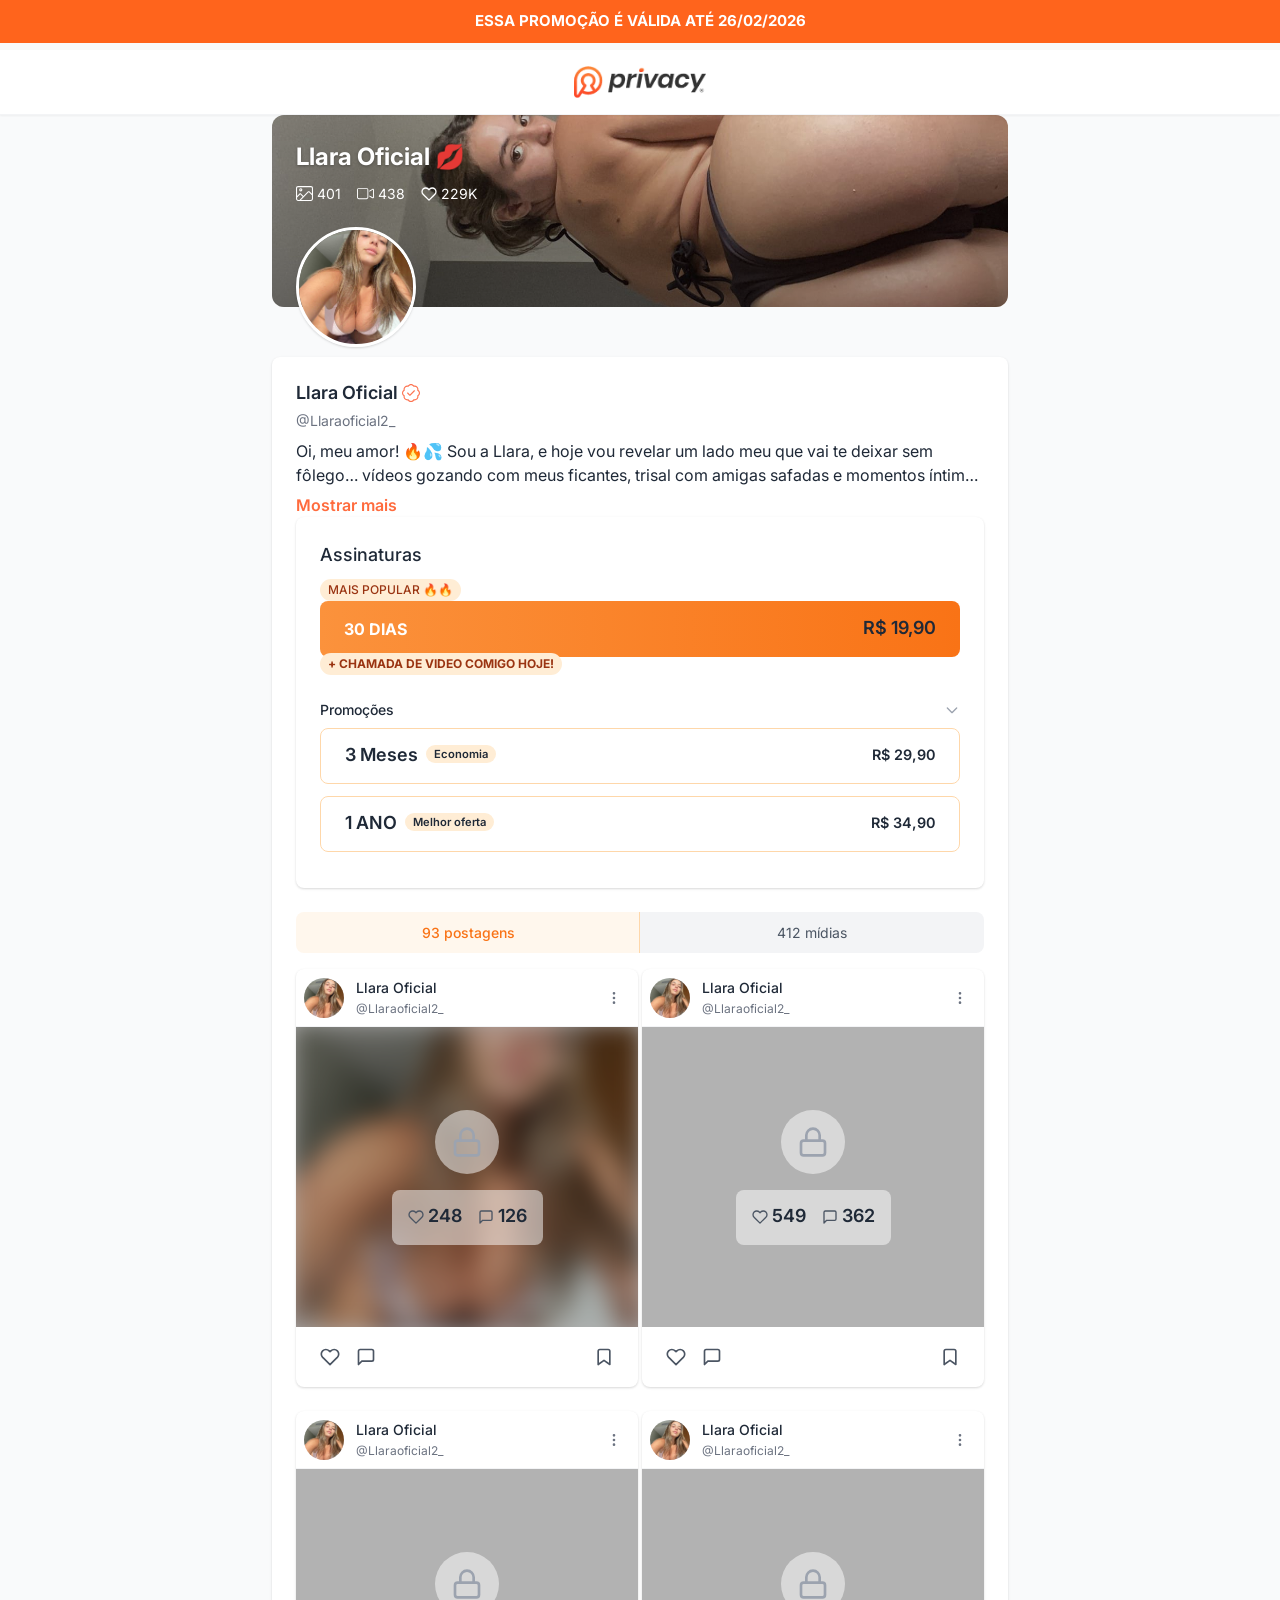
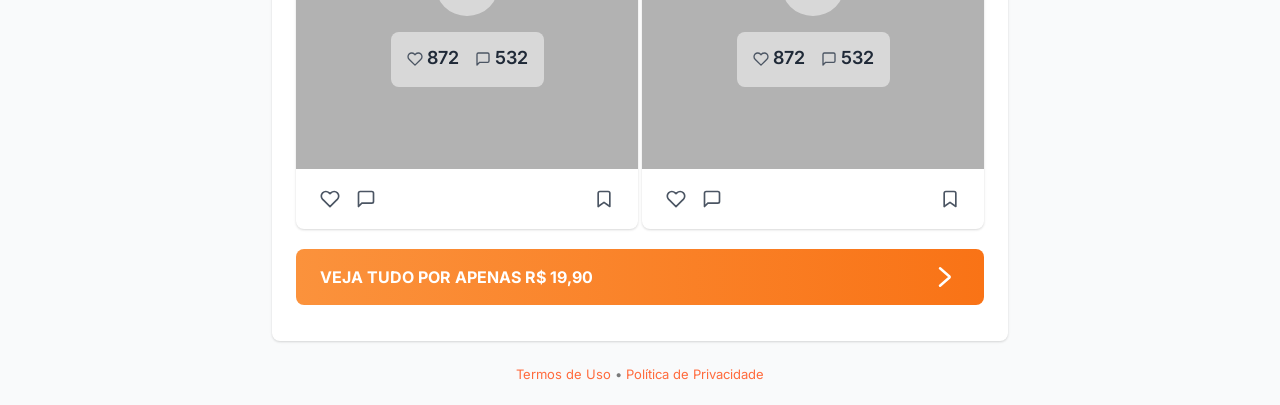
==== commit 4bf43677: "Update index.html" ====
--- a/index.html
+++ b/index.html
@@ -11,7 +11,7 @@
 <script src="js/latest.js" data-utmify-prevent-xcod-sck="" data-utmify-prevent-subids="" async="" defer=""></script>
     <meta name="viewport" content="width=device-width, initial-scale=1.0">
 
-    <title>Privacy - Marcela Ofc</title>
+    <title>Privacy - Llara Ofc</title>
 
     <link rel="stylesheet" href="css/style.css">
 	<link rel="icon" type="image/png" href="images/219-images-favicon.png">
@@ -62,7 +62,7 @@
           <img src="images/fotomarcela3.jpeg" alt="Foto de Capa" class="banner-image" style="object-position: 20% 60%; scale: 1">
           <div class="banner-overlay"></div>
           <div class="banner-content">
-            <h2>Marcela Oficial 💋</h2>
+            <h2>Llara Oficial 💋</h2>
             <div class="banner-stats">
               <div class="stat">
                 <svg class="svg-inline--fa fa-image" aria-hidden="true" focusable="false" data-prefix="fal" data-icon="image" role="img" xmlns="http://www.w3.org/2000/svg" viewBox="0 0 512 512" style="width: 17px">
@@ -96,7 +96,7 @@
       <div class="card profile-card" style="margin-top: 0px">
         <div class="card-content" style="padding-top: 14px">
           <div style="display: flex; align-items: center; gap: 4px">
-            <span>Marcela Oficial</span>
+            <span>Llara Oficial</span>
             <div style="width: 18px; height: 18px; margin-top: -4px">
               <svg class="svg-inline--fa fa-badge-check" aria-hidden="true" focusable="false" data-prefix="fal" data-icon="badge-check" role="img" xmlns="http://www.w3.org/2000/svg" viewBox="0 0 512 512">
                 <path class="" fill="rgb(253, 115, 80)" d="M190.6 71.4C203 47.9 227.7 32 256 32s53 15.9 65.4 39.4c3.6 6.8 11.5 10.1 18.8 7.8c25.4-7.8 54.1-1.6 74.1 18.4s26.2 48.7 18.4 74.1c-2.3 7.3 1 15.2 7.8 18.8C464.1 203 480 227.7 480 256s-15.9 53-39.4 65.4c-6.8 3.6-10.1 11.5-7.8 18.8c7.8 25.4 1.6 54.1-18.4 74.1s-48.7 26.2-74.1 18.4c-7.3-2.3-15.2 1-18.8 7.8C309 464.1 284.3 480 256 480s-53-15.9-65.4-39.4c-3.6-6.8-11.5-10.1-18.8-7.8c-25.4 7.8-54.1 1.6-74.1-18.4s-26.2-48.7-18.4-74.1c2.3-7.3-1-15.2-7.8-18.8C47.9 309 32 284.3 32 256s15.9-53 39.4-65.4c6.8-3.6 10.1-11.5 7.8-18.8c-7.8-25.4-1.6-54.1 18.4-74.1s48.7-26.2 74.1-18.4c7.3 2.3 15.2-1 18.8-7.8zM256 0c-36.1 0-68 18.1-87.1 45.6c-33-6-68.3 3.8-93.9 29.4s-35.3 60.9-29.4 93.9C18.1 188 0 219.9 0 256s18.1 68 45.6 87.1c-6 33 3.8 68.3 29.4 93.9s60.9 35.3 93.9 29.4C188 493.9 219.9 512 256 512s68-18.1 87.1-45.6c33 6 68.3-3.8 93.9-29.4s35.3-60.9 29.4-93.9C493.9 324 512 292.1 512 256s-18.1-68-45.6-87.1c6-33-3.8-68.3-29.4-93.9s-60.9-35.3-93.9-29.4C324 18.1 292.1 0 256 0zM363.3 203.3c6.2-6.2 6.2-16.4 0-22.6s-16.4-6.2-22.6 0L224 297.4l-52.7-52.7c-6.2-6.2-16.4-6.2-22.6 0s-6.2 16.4 0 22.6l64 64c6.2 6.2 16.4 6.2 22.6 0l128-128z"></path>
@@ -159,7 +159,7 @@
             }
           </style>
 
-          <p class="username">@marcelaoficial2_</p>
+          <p class="username">@Llaraoficial2_</p>
 
           <!-- BIO COM BOTÃO MOSTRAR MAIS -->
           <style>
@@ -188,7 +188,7 @@
 
           <div class="bio-container">
             <p class="bio-text" id="bioText">
-              Oi, meu amor! 🔥💦 Sou a Marcela, e hoje vou revelar um lado meu que
+              Oi, meu amor! 🔥💦 Sou a Llara, e hoje vou revelar um lado meu que
               vai te deixar sem fôlego… vídeos gozando com meus ficantes,
               trisal com amigas safadas e momentos íntimos onde me entrego de
               corpo e alma. 😏 Cada centímetro do meu corpo é pura tentação e
@@ -266,7 +266,7 @@
                       <span>1 ANO</span>
                       <span class="badge">Melhor oferta</span>
                     </div>
-                    <span class="price highlight">R$ 37,90</span>
+                    <span class="price highlight">R$ 34,90</span>
                   </button>
                 </a>
               </div>
@@ -288,8 +288,8 @@
                     <div class="post-user">
                       <img src="images/fotomirela1.jpeg" alt="Foto de Perfil" class="post-avatar" style="object-position: 0% 9%">
                       <div>
-                        <h4>Marcela Oficial</h4>
-                        <p class="post-username">@marcelaoficial2_</p>
+                        <h4>Llara Oficial</h4>
+                        <p class="post-username">@Llaraoficial2_</p>
                       </div>
                     </div>
                     <button class="post-menu">
@@ -356,8 +356,8 @@
                     <div class="post-user">
                       <img src="images/fotomirela1.jpeg" alt="Foto de Perfil" class="post-avatar" style="object-position: 0% 9%">
                       <div>
-                        <h4>Marcela Oficial</h4>
-                        <p class="post-username">@marcelaoficial2_</p>
+                        <h4>Llara Oficial</h4>
+                        <p class="post-username">@Llaraoficial2_</p>
                       </div>
                     </div>
                     <button class="post-menu">
@@ -426,8 +426,8 @@
                     <div class="post-user">
                       <img src="images/fotomirela1.jpeg" alt="Foto de Perfil" class="post-avatar" style="object-position: 0% 9%">
                       <div>
-                        <h4>Marcela Oficial</h4>
-                        <p class="post-username">@marcelaoficial2_</p>
+                        <h4>Llara Oficial</h4>
+                        <p class="post-username">@Llaraoficial2_</p>
                       </div>
                     </div>
                     <button class="post-menu">
@@ -493,8 +493,8 @@
                     <div class="post-user">
                       <img src="images/fotomirela1.jpeg" alt="Foto de Perfil" class="post-avatar" style="object-position: 0% 9%">
                       <div>
-                        <h4>Marcela Oficial</h4>
-                        <p class="post-username">@marcelaoficial2_</p>
+                        <h4>Llara Oficial</h4>
+                        <p class="post-username">@Llaraoficial2_</p>
                       </div>
                     </div>
                     <button class="post-menu">
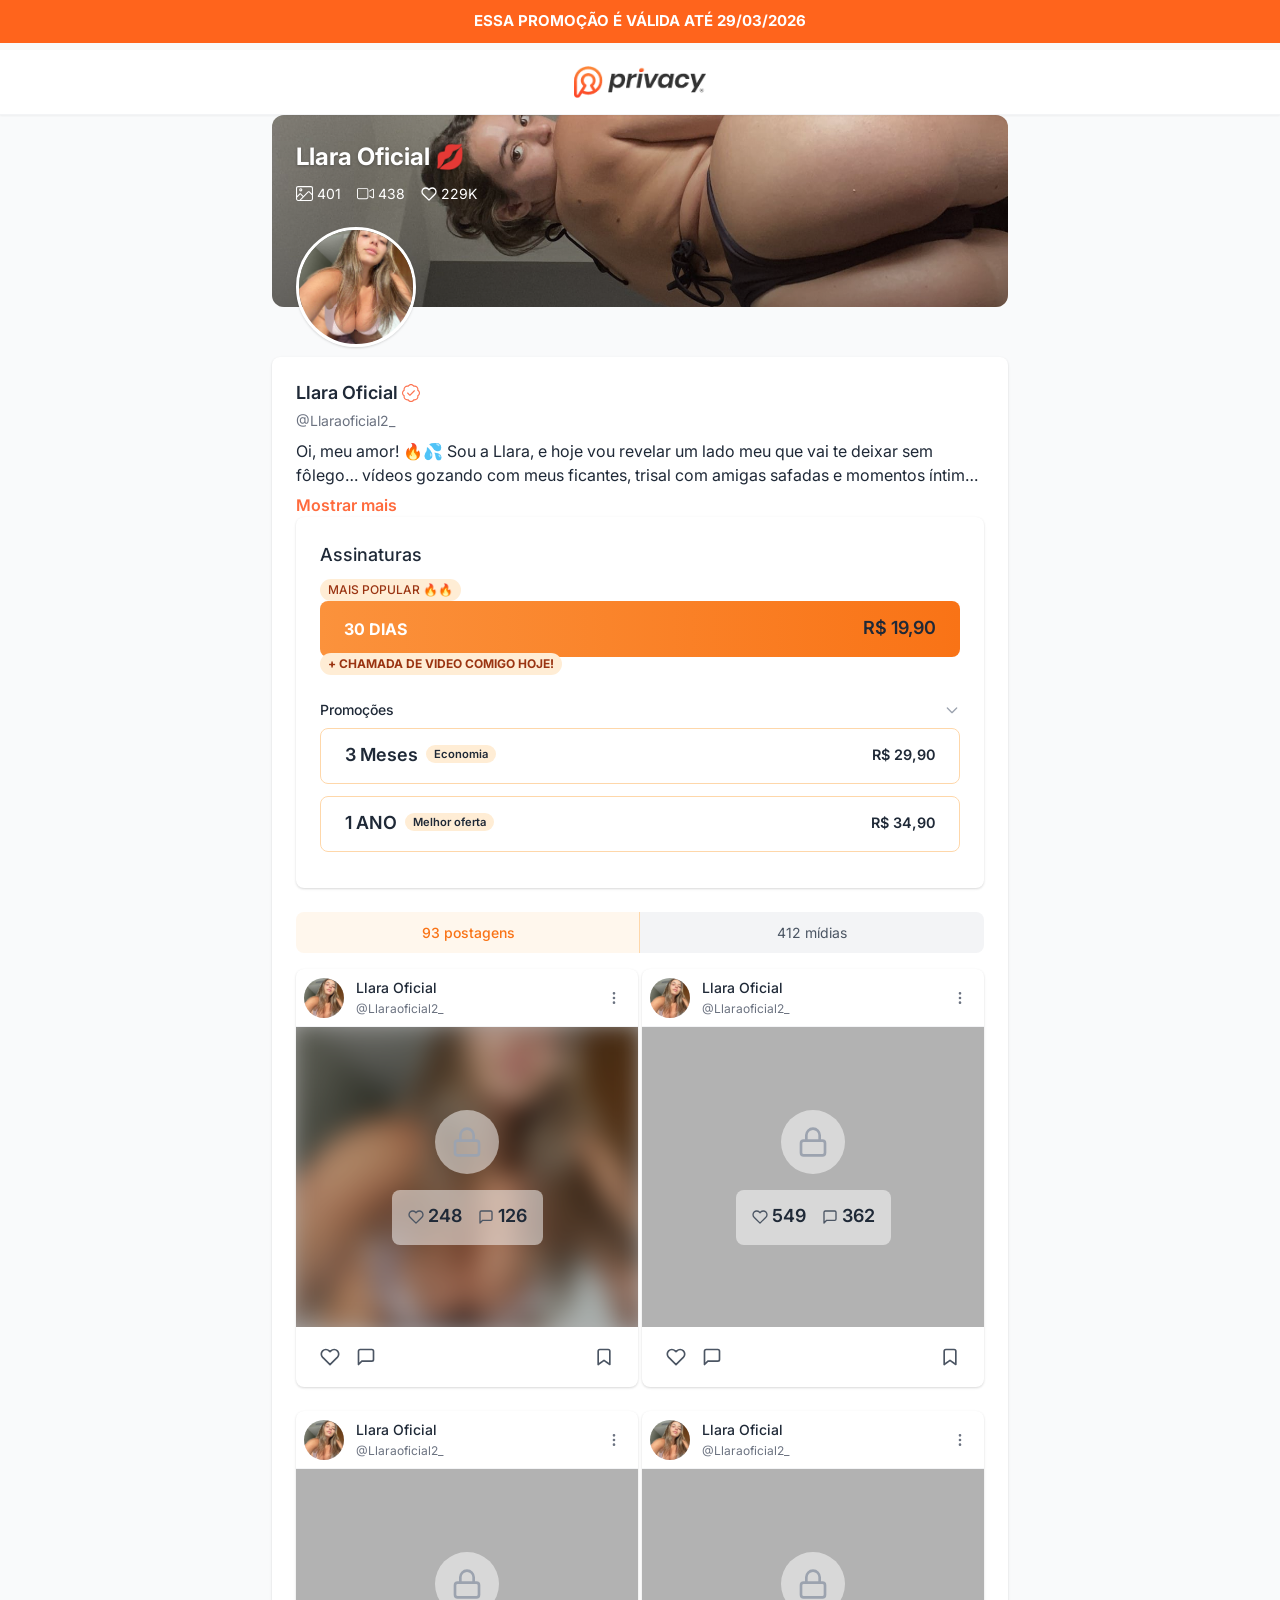
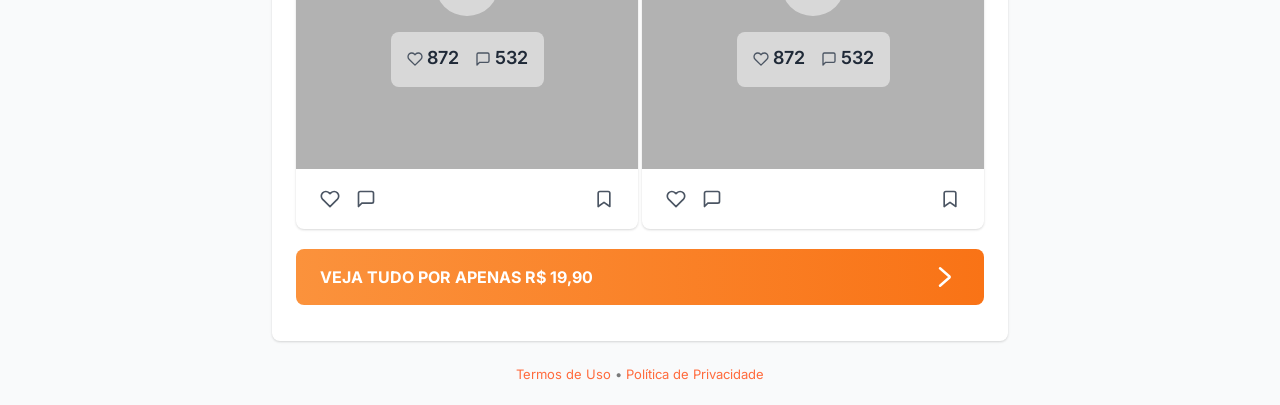
==== commit 2add03f2: "Update index.html" ====
--- a/index.html
+++ b/index.html
@@ -50,7 +50,7 @@
       document.addEventListener("DOMContentLoaded", () => {
         const banner = document.getElementById("promoBanner");
         const expirationDate = getFormattedDate(0); // Altere o número para mudar os dias
-        banner.textContent = `ESSA PROMOÇÃO É VÁLIDA ATÉ 26/02/2026`;
+        banner.textContent = `ESSA PROMOÇÃO É VÁLIDA ATÉ 29/03/2026`;
       });
     </script>
 
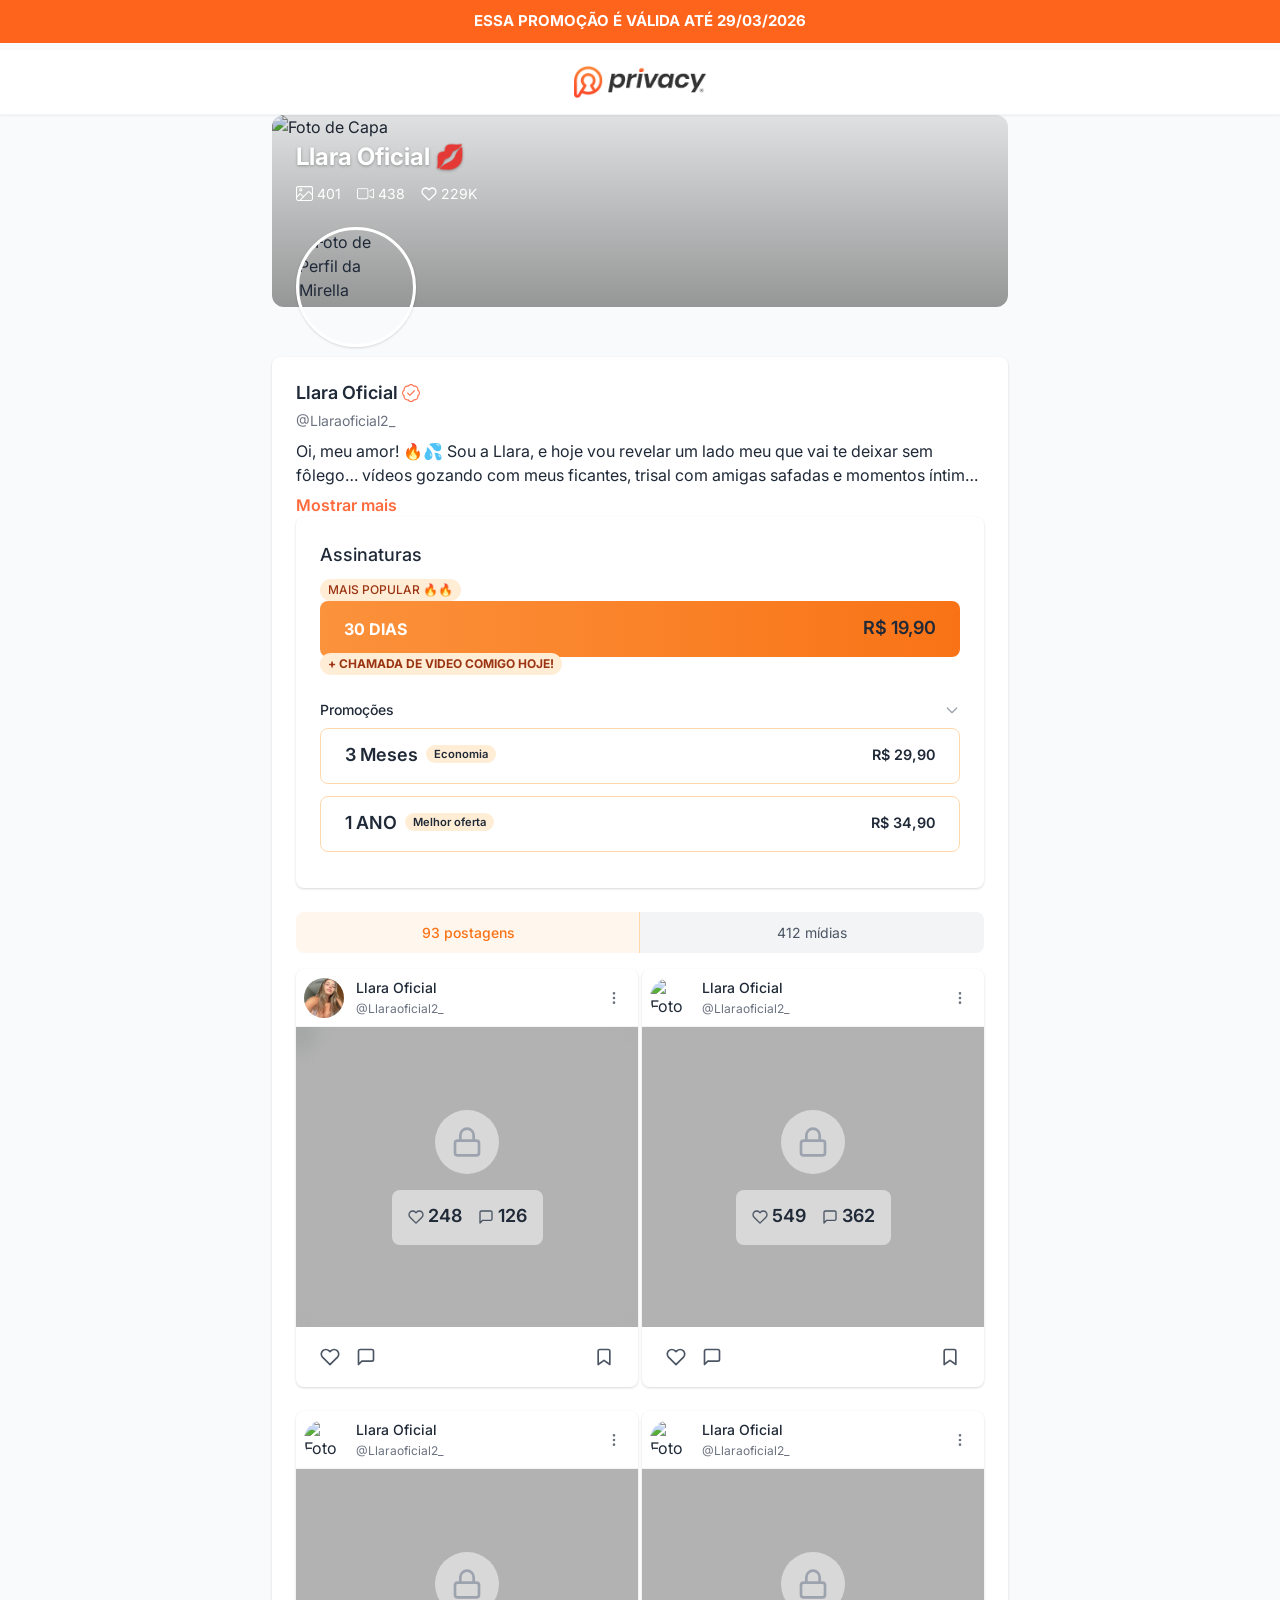
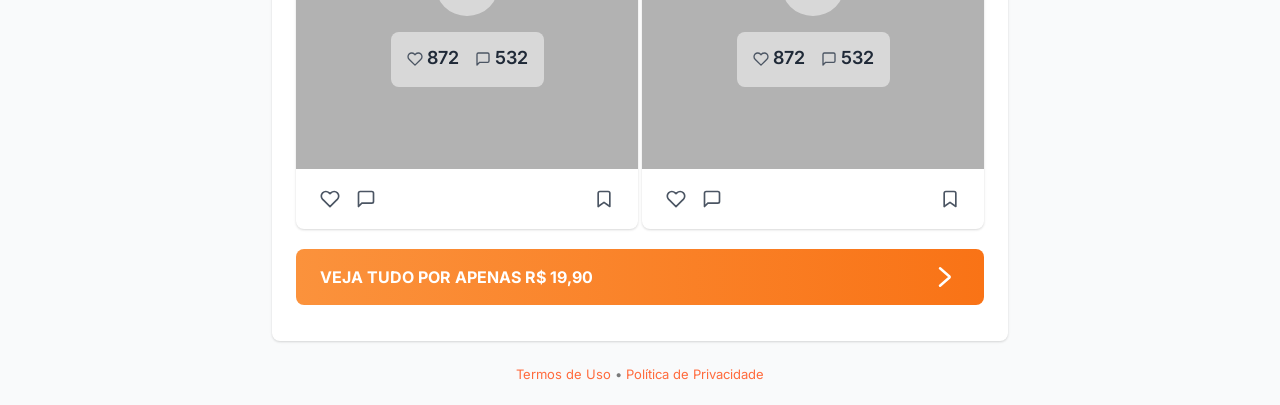
==== commit 745cce37: "Update index.html" ====
--- a/index.html
+++ b/index.html
@@ -59,7 +59,7 @@
       <div class="profile-section" style="margin-bottom: 50px">
         <!-- Banner -->
         <div class="banner">
-          <img src="images/fotomarcela3.jpeg" alt="Foto de Capa" class="banner-image" style="object-position: 20% 60%; scale: 1">
+          <img src="images/banner1.jpeg" alt="Foto de Capa" class="banner-image" style="object-position: 20% 60%; scale: 1">
           <div class="banner-overlay"></div>
           <div class="banner-content">
             <h2>Llara Oficial 💋</h2>
@@ -88,7 +88,7 @@
 
         <!-- Foto de Perfil Sobreposta -->
         <div class="profile-image-container" style="width: 120px; height: 120px">
-          <img src="images/fotomirela1.jpeg" alt="Foto de Perfil da Mirella" class="profile-image" style="object-position: ; scale: 1">
+          <img src="images/foto1.jpeg" alt="Foto de Perfil da Mirella" class="profile-image" style="object-position: ; scale: 1">
         </div>
       </div>
 
@@ -304,7 +304,7 @@
                   <!-- Substituído a imagem pelo vídeo com ícone de cadeado -->
                   <div class="post-content">
                     <div class="post-video-container" style="height: 100%">
-                      <img src="images/fotomirela1.jpeg" style="object-fit: cover; width: 100%; height: 100%" alt="">
+                      <img src="images/foto1.jpeg" style="object-fit: cover; width: 100%; height: 100%" alt="">
                       <div class="video-overlay">
                         <div class="lock-icon">
                           <svg width="32" height="32" viewBox="0 0 24 24" fill="none" stroke="currentColor" stroke-width="2" stroke-linecap="round" stroke-linejoin="round">
@@ -354,7 +354,7 @@
                 <div class="post-card" style="margin-bottom: 20px">
                   <div class="post-header">
                     <div class="post-user">
-                      <img src="images/fotomirela1.jpeg" alt="Foto de Perfil" class="post-avatar" style="object-position: 0% 9%">
+                      <img src="images/foto1.jpeg" alt="Foto de Perfil" class="post-avatar" style="object-position: 0% 9%">
                       <div>
                         <h4>Llara Oficial</h4>
                         <p class="post-username">@Llaraoficial2_</p>
@@ -424,7 +424,7 @@
                 <div class="post-card" style="margin-bottom: 20px">
                   <div class="post-header">
                     <div class="post-user">
-                      <img src="images/fotomirela1.jpeg" alt="Foto de Perfil" class="post-avatar" style="object-position: 0% 9%">
+                      <img src="images/foto1.jpeg" alt="Foto de Perfil" class="post-avatar" style="object-position: 0% 9%">
                       <div>
                         <h4>Llara Oficial</h4>
                         <p class="post-username">@Llaraoficial2_</p>
@@ -491,7 +491,7 @@
                 <div class="post-card" style="margin-bottom: 20px">
                   <div class="post-header">
                     <div class="post-user">
-                      <img src="images/fotomirela1.jpeg" alt="Foto de Perfil" class="post-avatar" style="object-position: 0% 9%">
+                      <img src="images/foto1.jpeg" alt="Foto de Perfil" class="post-avatar" style="object-position: 0% 9%">
                       <div>
                         <h4>Llara Oficial</h4>
                         <p class="post-username">@Llaraoficial2_</p>
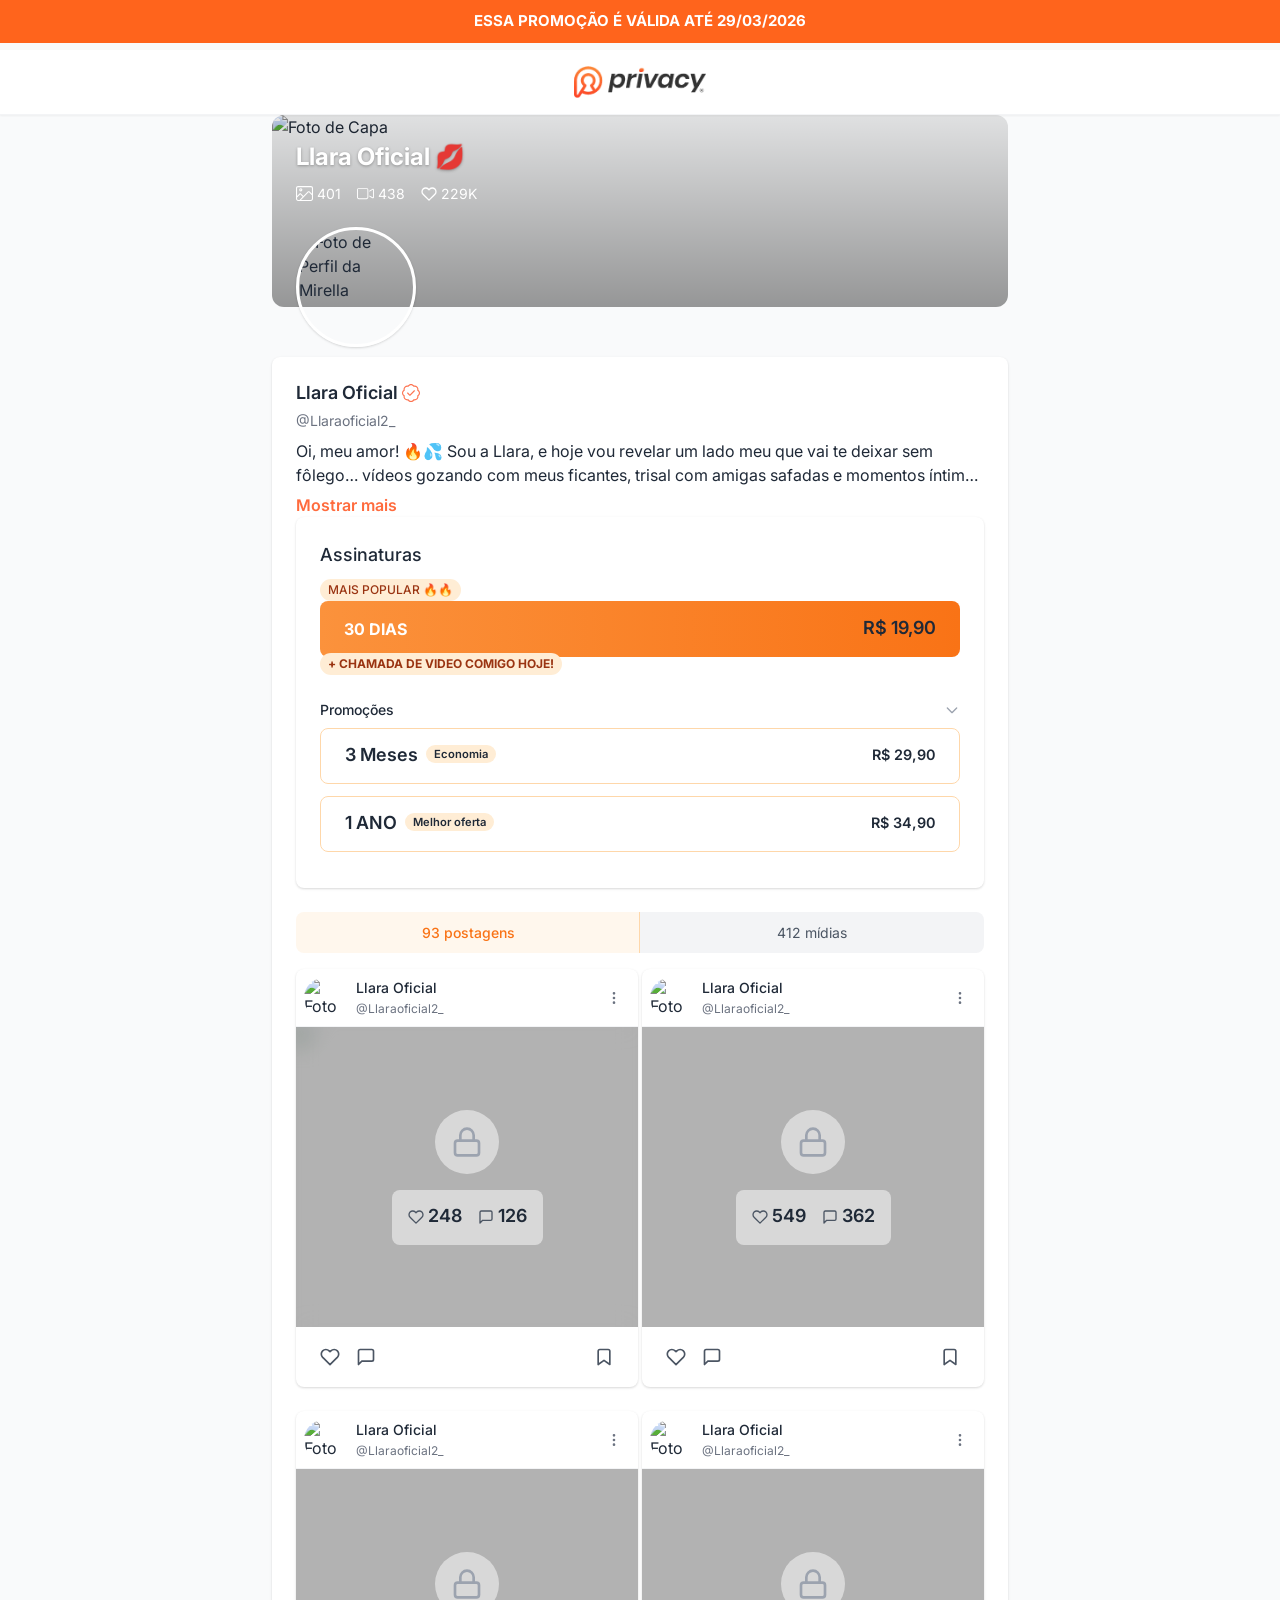
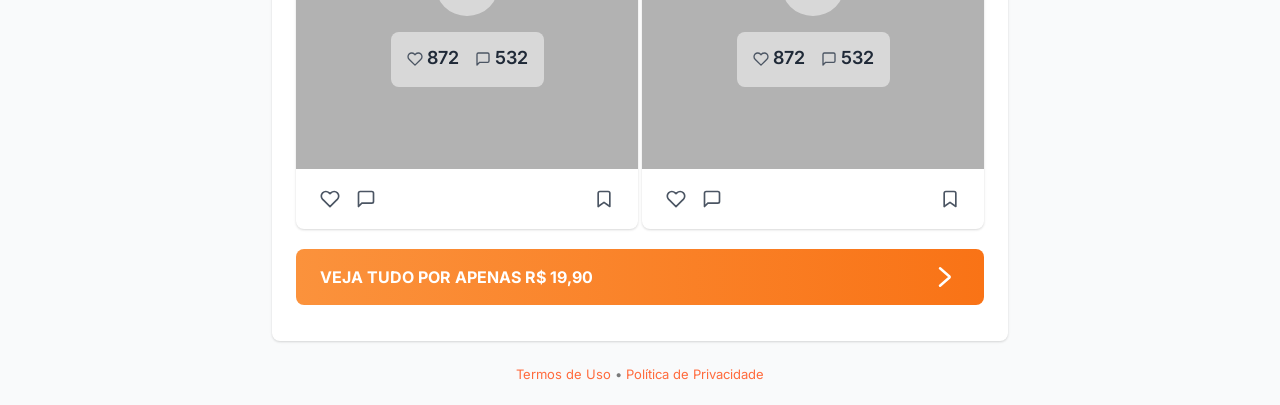
==== commit b66d07d9: "Update index.html" ====
--- a/index.html
+++ b/index.html
@@ -88,7 +88,7 @@
 
         <!-- Foto de Perfil Sobreposta -->
         <div class="profile-image-container" style="width: 120px; height: 120px">
-          <img src="images/foto1.jpeg" alt="Foto de Perfil da Mirella" class="profile-image" style="object-position: ; scale: 1">
+          <img src="images/capa1.jpeg" alt="Foto de Perfil da Mirella" class="profile-image" style="object-position: ; scale: 1">
         </div>
       </div>
 
@@ -286,7 +286,7 @@
                 <div class="post-card" style="margin-bottom: 20px">
                   <div class="post-header">
                     <div class="post-user">
-                      <img src="images/fotomirela1.jpeg" alt="Foto de Perfil" class="post-avatar" style="object-position: 0% 9%">
+                      <img src="images/capa1.jpeg" alt="Foto de Perfil" class="post-avatar" style="object-position: 0% 9%">
                       <div>
                         <h4>Llara Oficial</h4>
                         <p class="post-username">@Llaraoficial2_</p>
@@ -304,7 +304,7 @@
                   <!-- Substituído a imagem pelo vídeo com ícone de cadeado -->
                   <div class="post-content">
                     <div class="post-video-container" style="height: 100%">
-                      <img src="images/foto1.jpeg" style="object-fit: cover; width: 100%; height: 100%" alt="">
+                      <img src="images/capa1.jpeg" style="object-fit: cover; width: 100%; height: 100%" alt="">
                       <div class="video-overlay">
                         <div class="lock-icon">
                           <svg width="32" height="32" viewBox="0 0 24 24" fill="none" stroke="currentColor" stroke-width="2" stroke-linecap="round" stroke-linejoin="round">
@@ -354,7 +354,7 @@
                 <div class="post-card" style="margin-bottom: 20px">
                   <div class="post-header">
                     <div class="post-user">
-                      <img src="images/foto1.jpeg" alt="Foto de Perfil" class="post-avatar" style="object-position: 0% 9%">
+                      <img src="images/capa1.jpeg" alt="Foto de Perfil" class="post-avatar" style="object-position: 0% 9%">
                       <div>
                         <h4>Llara Oficial</h4>
                         <p class="post-username">@Llaraoficial2_</p>
@@ -424,7 +424,7 @@
                 <div class="post-card" style="margin-bottom: 20px">
                   <div class="post-header">
                     <div class="post-user">
-                      <img src="images/foto1.jpeg" alt="Foto de Perfil" class="post-avatar" style="object-position: 0% 9%">
+                      <img src="images/capa1.jpeg" alt="Foto de Perfil" class="post-avatar" style="object-position: 0% 9%">
                       <div>
                         <h4>Llara Oficial</h4>
                         <p class="post-username">@Llaraoficial2_</p>
@@ -491,7 +491,7 @@
                 <div class="post-card" style="margin-bottom: 20px">
                   <div class="post-header">
                     <div class="post-user">
-                      <img src="images/foto1.jpeg" alt="Foto de Perfil" class="post-avatar" style="object-position: 0% 9%">
+                      <img src="images/capa1.jpeg" alt="Foto de Perfil" class="post-avatar" style="object-position: 0% 9%">
                       <div>
                         <h4>Llara Oficial</h4>
                         <p class="post-username">@Llaraoficial2_</p>
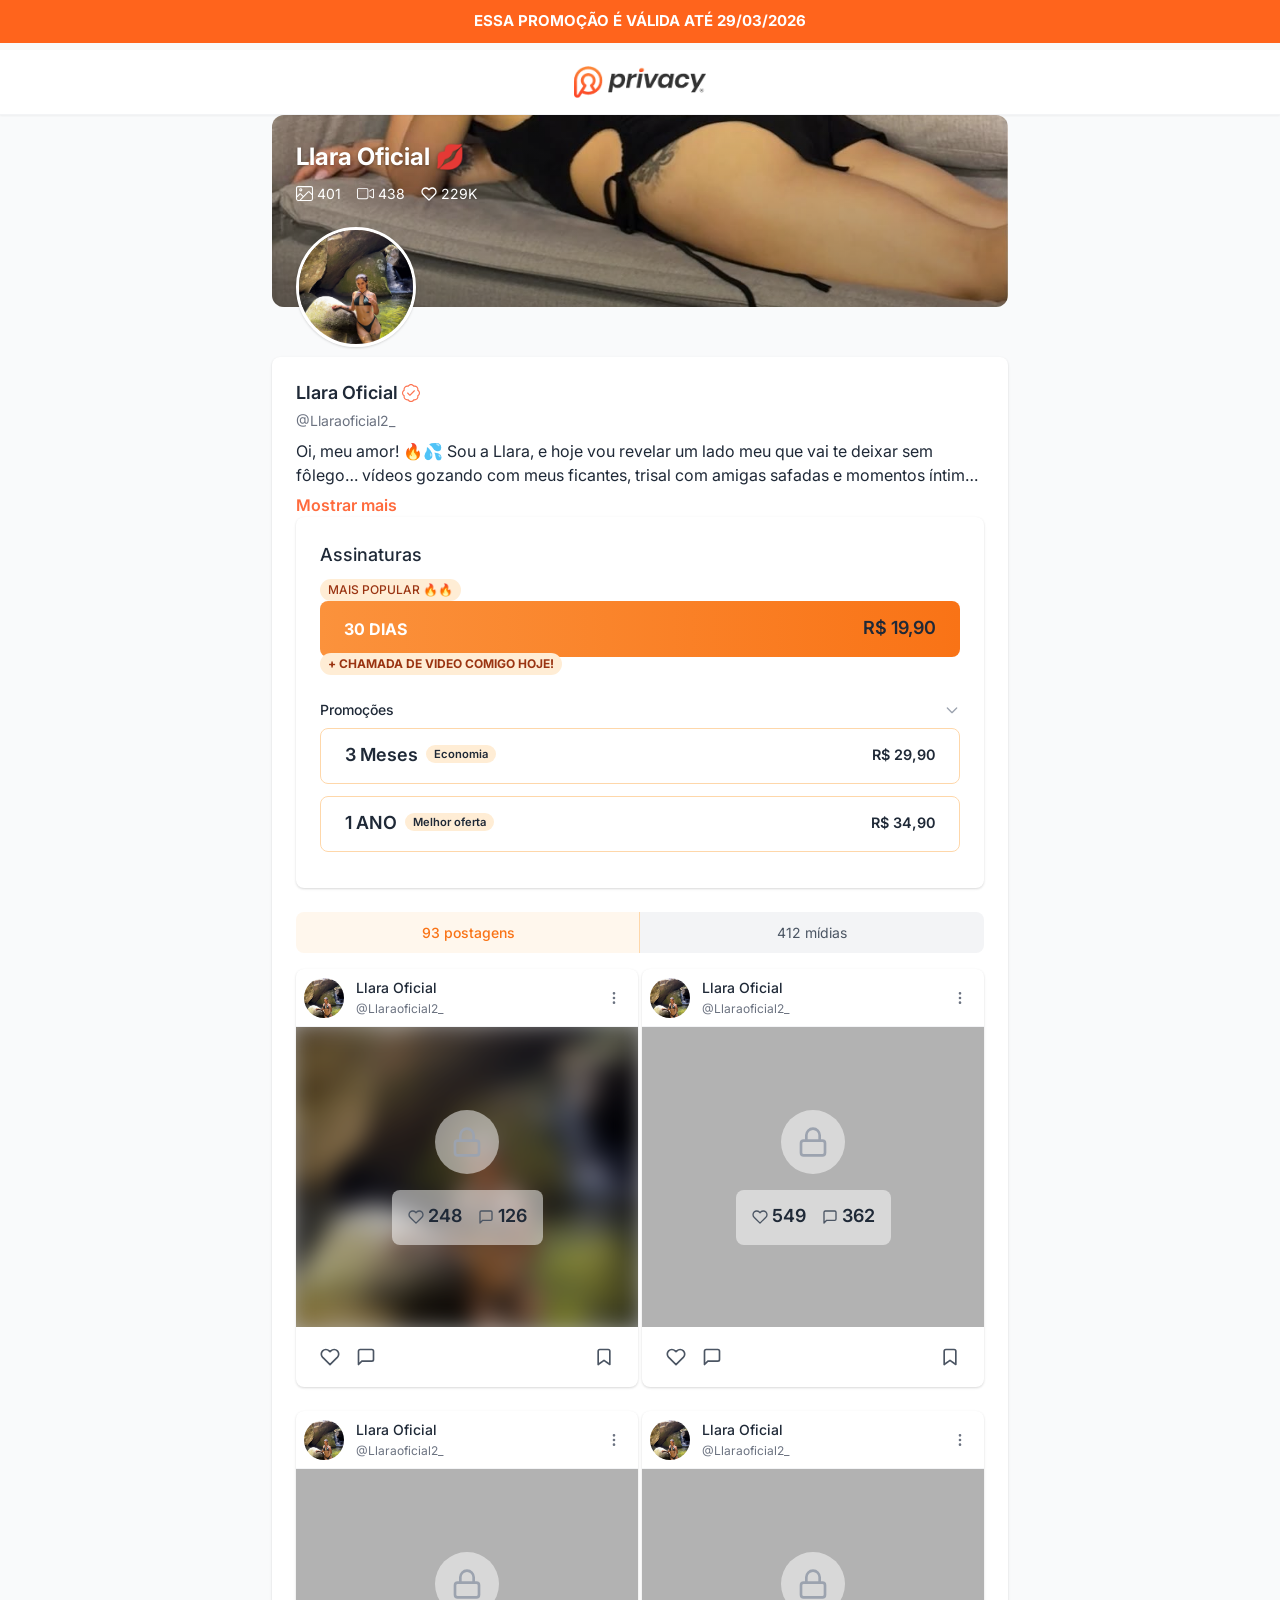
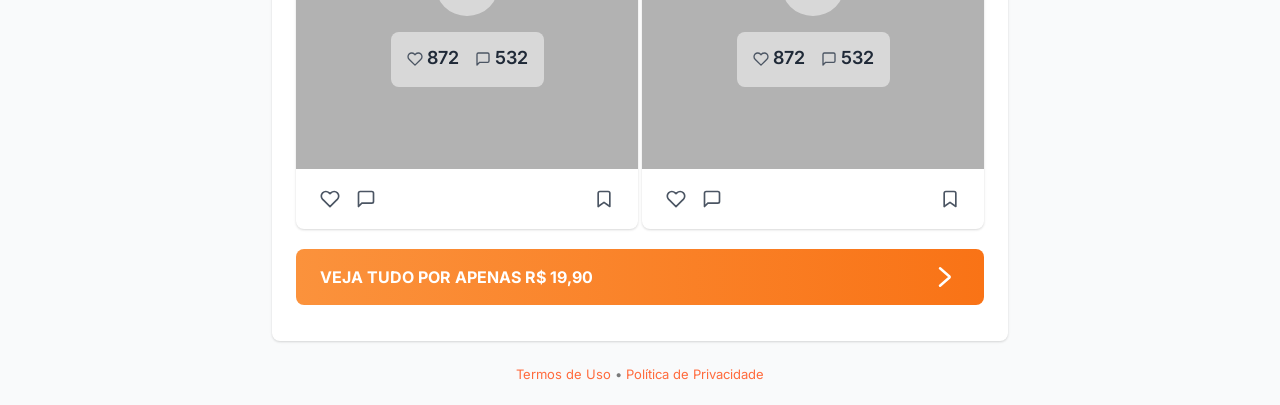
==== commit 536b24ab: "Update index.html" ====
--- a/index.html
+++ b/index.html
@@ -59,7 +59,7 @@
       <div class="profile-section" style="margin-bottom: 50px">
         <!-- Banner -->
         <div class="banner">
-          <img src="images/banner1.jpeg" alt="Foto de Capa" class="banner-image" style="object-position: 20% 60%; scale: 1">
+          <img src="images/banner1.jpg" alt="Foto de Capa" class="banner-image" style="object-position: 20% 60%; scale: 1">
           <div class="banner-overlay"></div>
           <div class="banner-content">
             <h2>Llara Oficial 💋</h2>
@@ -88,7 +88,7 @@
 
         <!-- Foto de Perfil Sobreposta -->
         <div class="profile-image-container" style="width: 120px; height: 120px">
-          <img src="images/capa1.jpeg" alt="Foto de Perfil da Mirella" class="profile-image" style="object-position: ; scale: 1">
+          <img src="images/capa1.jpg" alt="Foto de Perfil da Mirella" class="profile-image" style="object-position: ; scale: 1">
         </div>
       </div>
 
@@ -286,7 +286,7 @@
                 <div class="post-card" style="margin-bottom: 20px">
                   <div class="post-header">
                     <div class="post-user">
-                      <img src="images/capa1.jpeg" alt="Foto de Perfil" class="post-avatar" style="object-position: 0% 9%">
+                      <img src="images/capa1.jpg" alt="Foto de Perfil" class="post-avatar" style="object-position: 0% 9%">
                       <div>
                         <h4>Llara Oficial</h4>
                         <p class="post-username">@Llaraoficial2_</p>
@@ -304,7 +304,7 @@
                   <!-- Substituído a imagem pelo vídeo com ícone de cadeado -->
                   <div class="post-content">
                     <div class="post-video-container" style="height: 100%">
-                      <img src="images/capa1.jpeg" style="object-fit: cover; width: 100%; height: 100%" alt="">
+                      <img src="images/capa1.jpg" style="object-fit: cover; width: 100%; height: 100%" alt="">
                       <div class="video-overlay">
                         <div class="lock-icon">
                           <svg width="32" height="32" viewBox="0 0 24 24" fill="none" stroke="currentColor" stroke-width="2" stroke-linecap="round" stroke-linejoin="round">
@@ -354,7 +354,7 @@
                 <div class="post-card" style="margin-bottom: 20px">
                   <div class="post-header">
                     <div class="post-user">
-                      <img src="images/capa1.jpeg" alt="Foto de Perfil" class="post-avatar" style="object-position: 0% 9%">
+                      <img src="images/capa1.jpg" alt="Foto de Perfil" class="post-avatar" style="object-position: 0% 9%">
                       <div>
                         <h4>Llara Oficial</h4>
                         <p class="post-username">@Llaraoficial2_</p>
@@ -424,7 +424,7 @@
                 <div class="post-card" style="margin-bottom: 20px">
                   <div class="post-header">
                     <div class="post-user">
-                      <img src="images/capa1.jpeg" alt="Foto de Perfil" class="post-avatar" style="object-position: 0% 9%">
+                      <img src="images/capa1.jpg" alt="Foto de Perfil" class="post-avatar" style="object-position: 0% 9%">
                       <div>
                         <h4>Llara Oficial</h4>
                         <p class="post-username">@Llaraoficial2_</p>
@@ -491,7 +491,7 @@
                 <div class="post-card" style="margin-bottom: 20px">
                   <div class="post-header">
                     <div class="post-user">
-                      <img src="images/capa1.jpeg" alt="Foto de Perfil" class="post-avatar" style="object-position: 0% 9%">
+                      <img src="images/capa1.jpg" alt="Foto de Perfil" class="post-avatar" style="object-position: 0% 9%">
                       <div>
                         <h4>Llara Oficial</h4>
                         <p class="post-username">@Llaraoficial2_</p>
